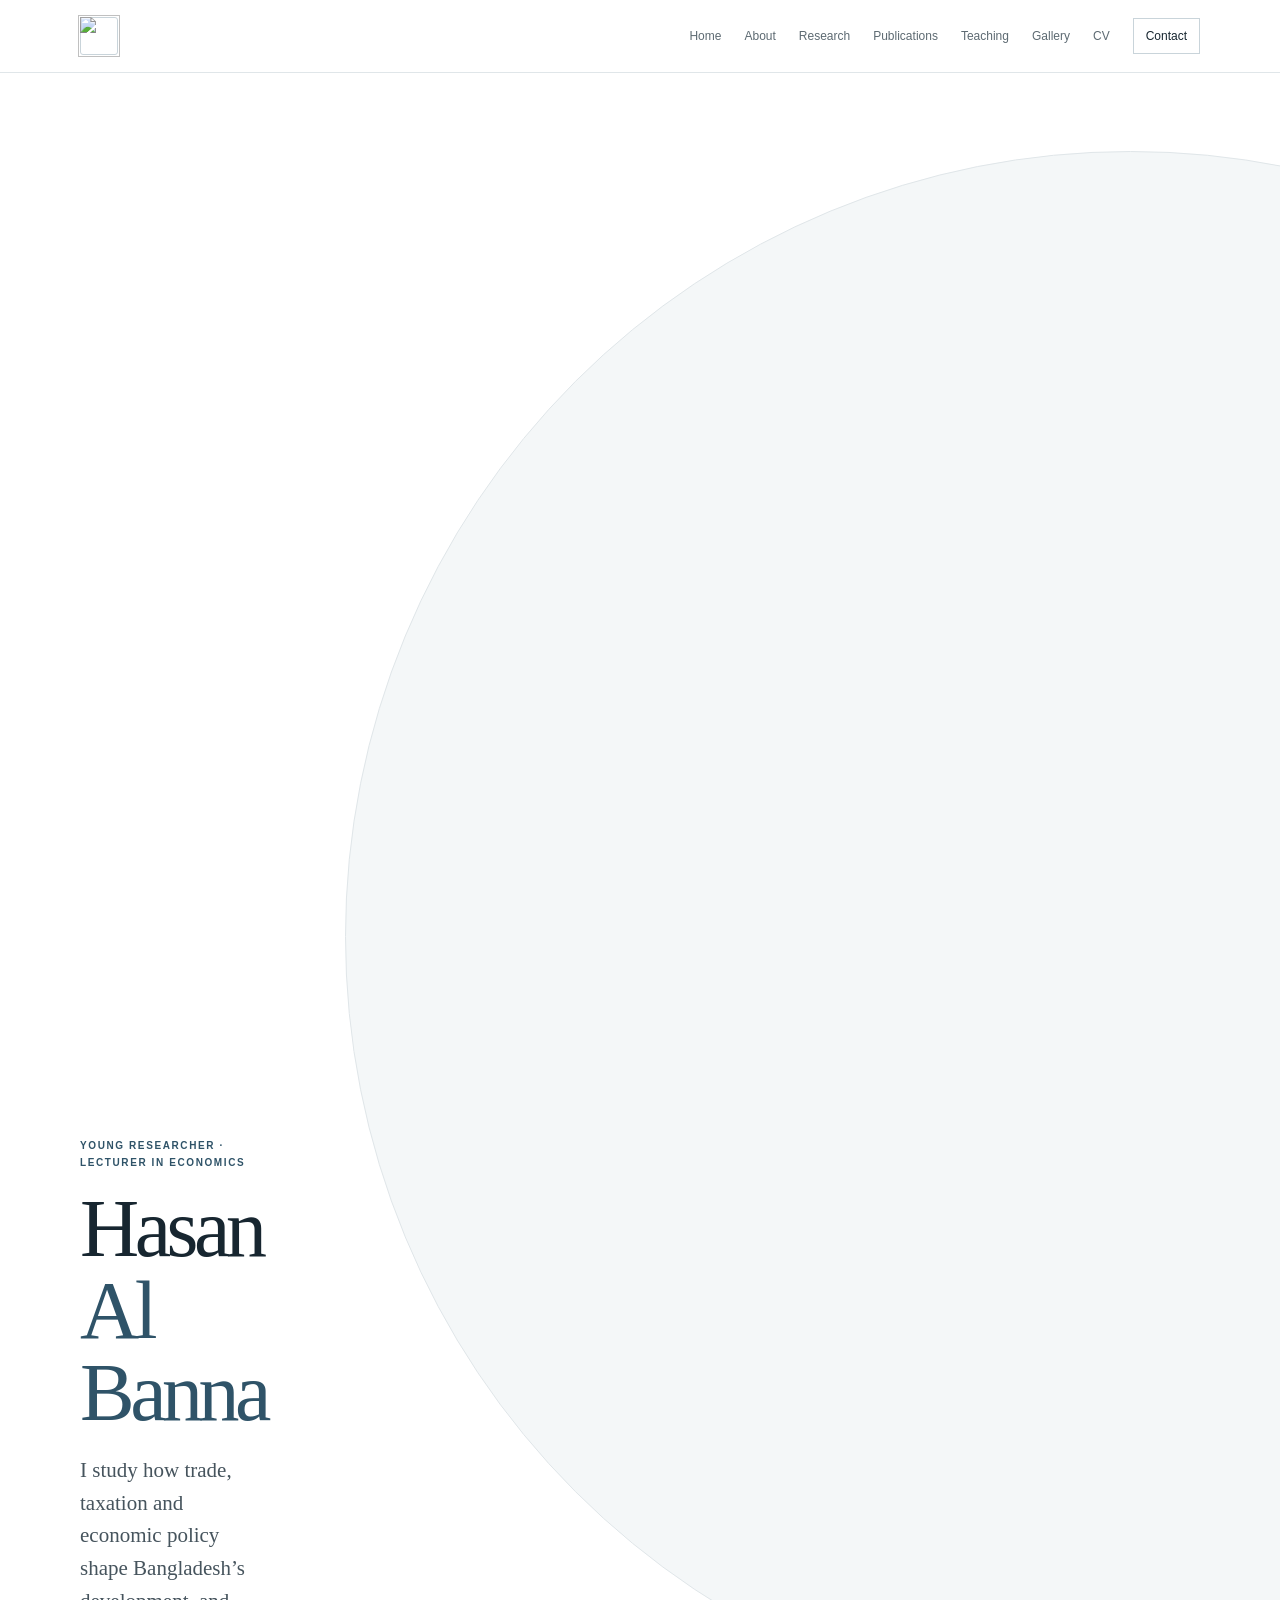
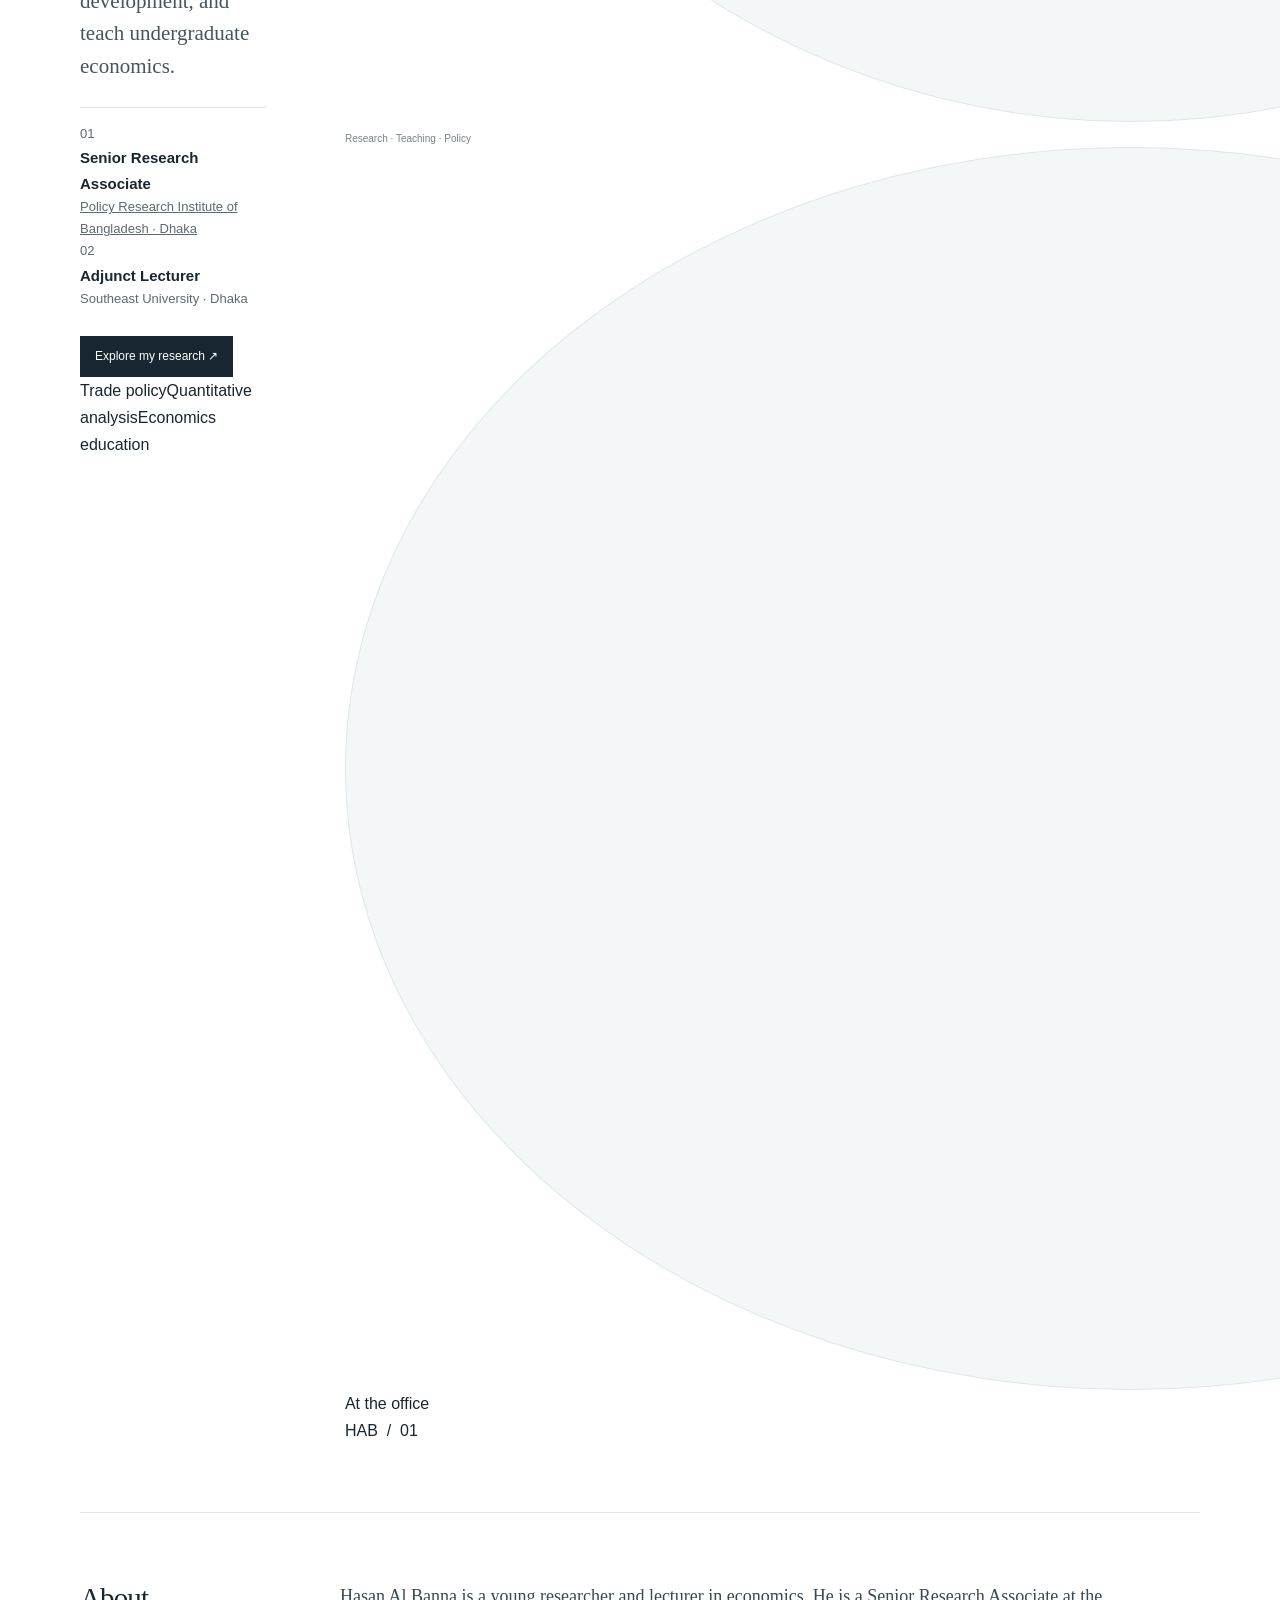
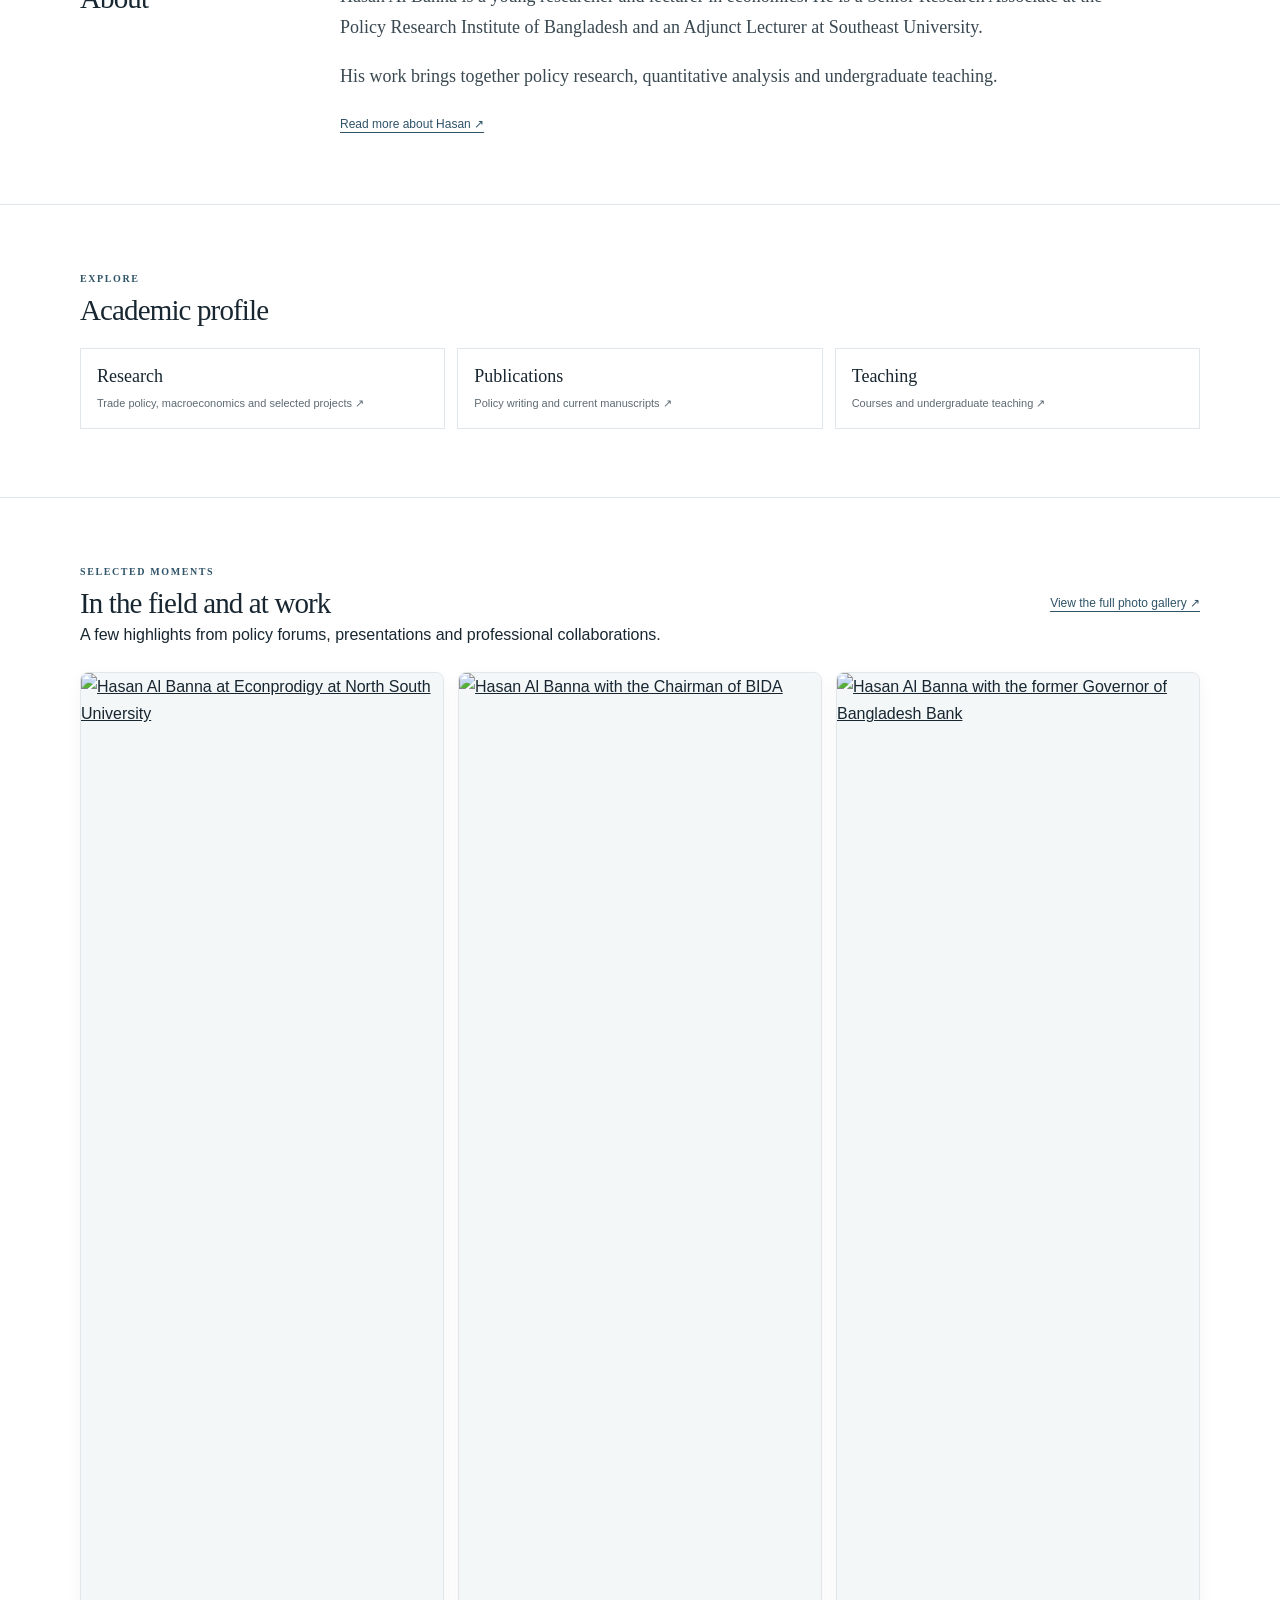
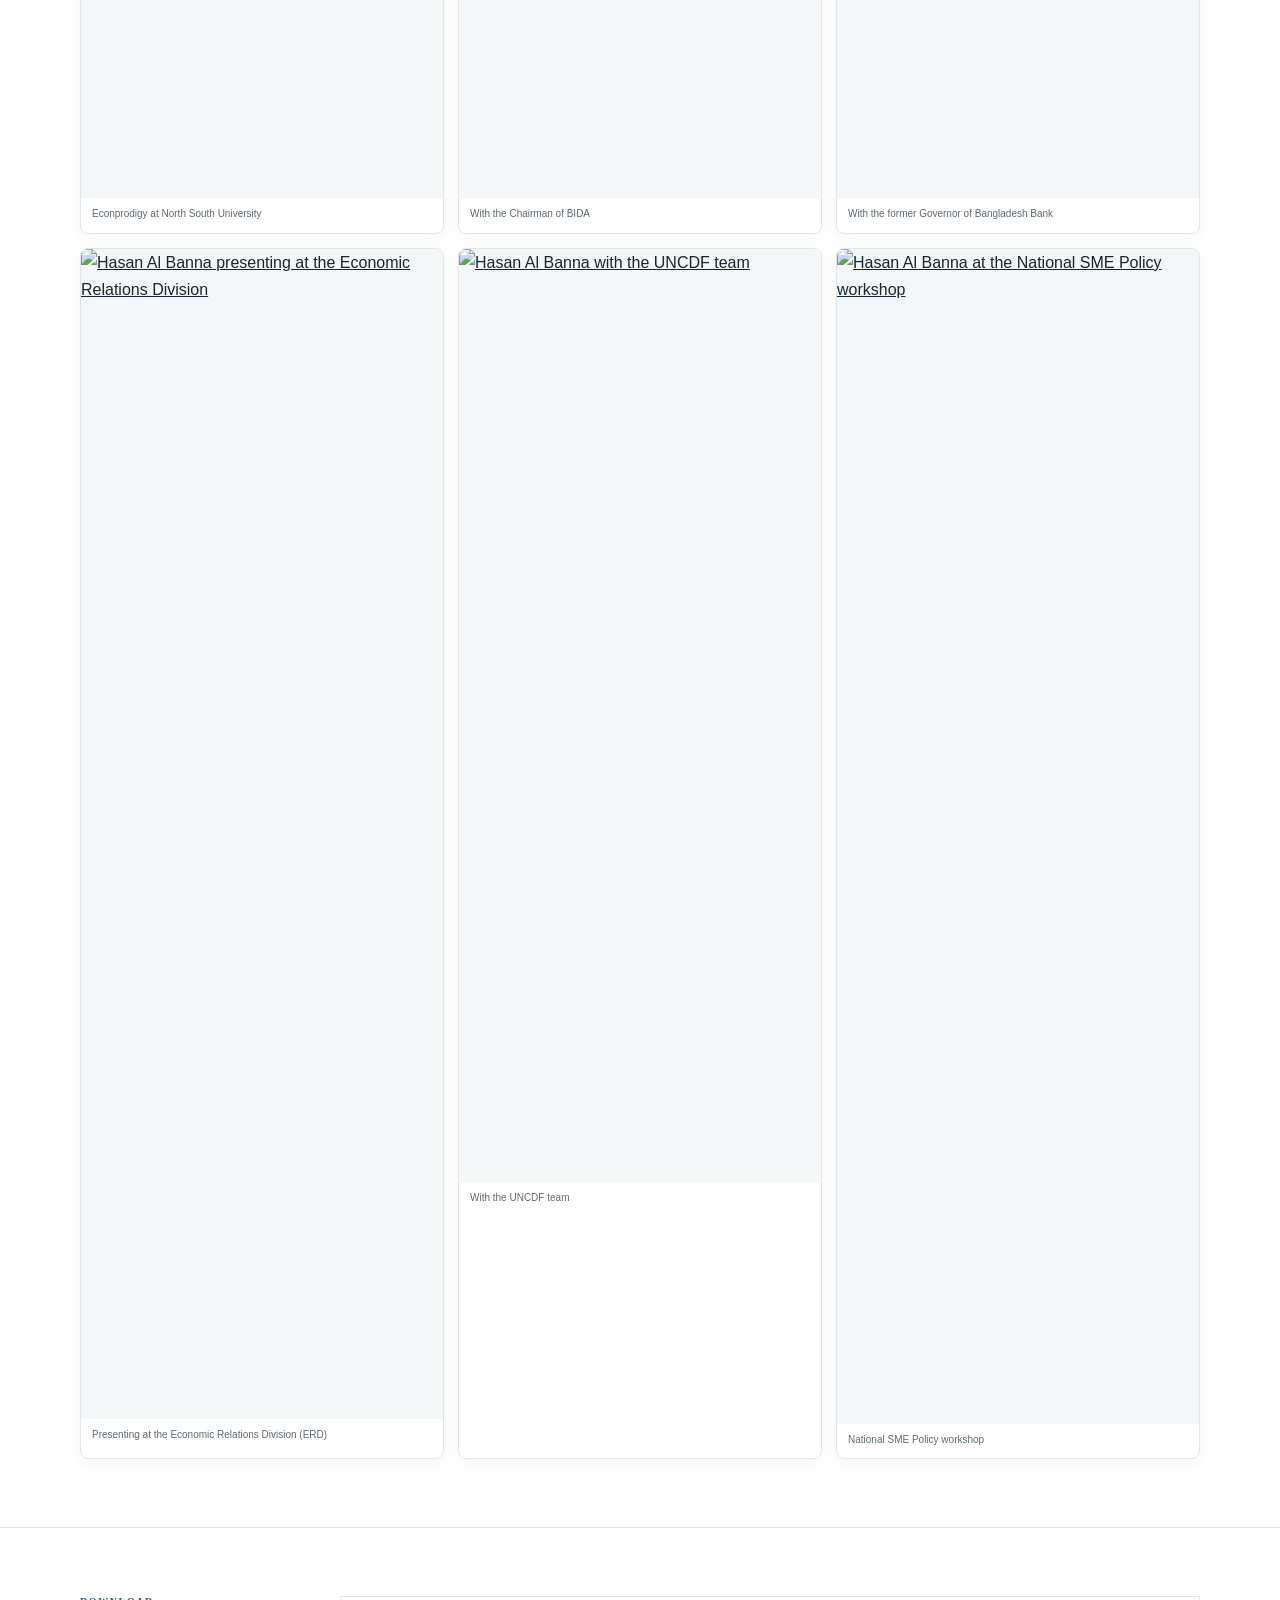
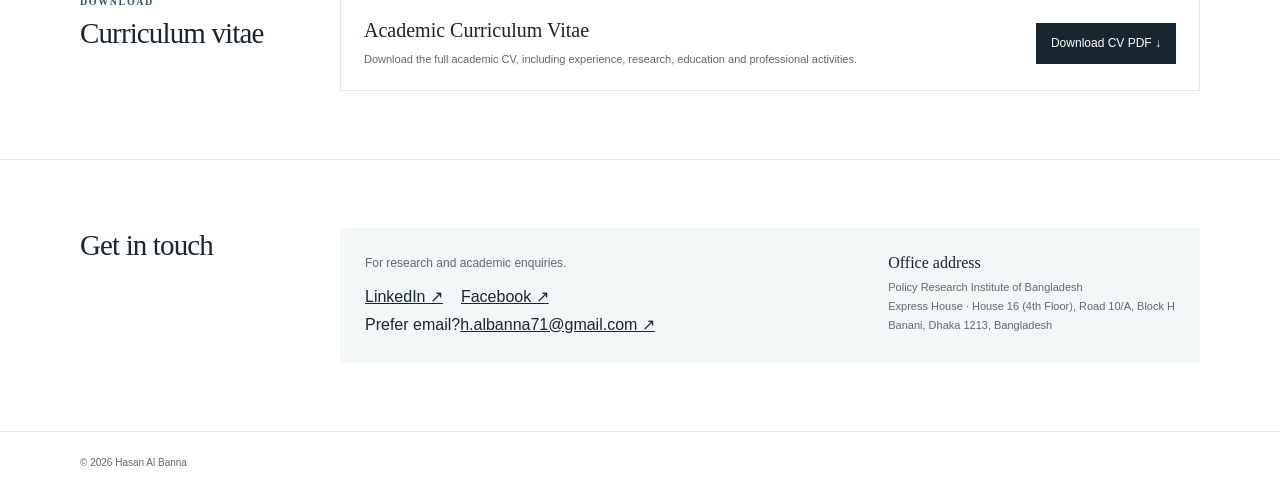
==== index.html @ c590eafd "Speed up fade-ins, add social previews and favicon (pages)" ====
<!doctype html>
<html lang="en">
<head>
  <meta charset="utf-8">
  <meta name="viewport" content="width=device-width, initial-scale=1">
  <meta name="theme-color" content="#ffffff">
  <meta name="description" content="Hasan Al Banna is a young researcher and lecturer in economics, a Senior Research Associate at the Policy Research Institute of Bangladesh and an Adjunct Lecturer at Southeast University.">
  <title>Hasan Al Banna | Young Researcher &amp; Lecturer in Economics</title>
  <link rel="icon" href="assets/hab-logo.svg" type="image/svg+xml">
  <link rel="apple-touch-icon" href="assets/hasan-al-banna-profile-v2.jpg">
  <link rel="canonical" href="https://hasanal-banna.github.io/">
  <meta property="og:type" content="profile">
  <meta property="og:site_name" content="Hasan Al Banna">
  <meta property="og:title" content="Hasan Al Banna | Young Researcher &amp; Lecturer in Economics">
  <meta property="og:description" content="Hasan Al Banna is a young researcher and lecturer in economics, a Senior Research Associate at the Policy Research Institute of Bangladesh and an Adjunct Lecturer at Southeast University.">
  <meta property="og:url" content="https://hasanal-banna.github.io/">
  <meta property="og:image" content="https://hasanal-banna.github.io/assets/hasan-al-banna-profile-v2.jpg">
  <meta property="og:image:alt" content="Portrait of Hasan Al Banna">
  <meta name="twitter:card" content="summary">
  <script type="application/ld+json">{"@context": "https://schema.org", "@type": "Person", "name": "Hasan Al Banna", "url": "https://hasanal-banna.github.io/", "image": "https://hasanal-banna.github.io/assets/hasan-al-banna-profile-v2.jpg", "jobTitle": "Senior Research Associate", "worksFor": [{"@type": "Organization", "name": "Policy Research Institute of Bangladesh", "url": "https://pribd.org/"}, {"@type": "CollegeOrUniversity", "name": "Southeast University"}], "knowsAbout": ["Trade policy", "Taxation", "Economic policy", "Quantitative analysis", "Economics education"], "address": {"@type": "PostalAddress", "addressLocality": "Dhaka", "addressCountry": "BD"}, "sameAs": ["https://www.linkedin.com/in/albanna71", "https://www.facebook.com/albanna71"]}</script>
  <style>:root{--ink:#172630;--muted:#5d6a72;--blue:#2f5368;--line:#e0e6e9;--soft:#f4f7f8;--serif:Georgia,'Times New Roman',serif;--sans:Arial,Helvetica,sans-serif}
    *{box-sizing:border-box}html{scroll-behavior:smooth;scroll-padding-top:86px}body{margin:0;background:#fff;color:var(--ink);font:16px/1.7 var(--sans)}a{color:inherit}a:focus-visible{outline:3px solid #8eb3c9;outline-offset:4px}.wrap{width:min(1120px,calc(100% - 48px));margin:auto}
    .header{position:sticky;top:0;z-index:5;background:rgba(255,255,255,.97);border-bottom:1px solid var(--line)}.nav{min-height:72px;display:flex;align-items:center;justify-content:space-between;gap:26px}.brand{display:inline-flex;align-items:center;justify-content:center;width:38px;height:38px;border:1px solid #c9d4da;border-radius:3px;font:700 11px/1 var(--sans);letter-spacing:.09em;color:var(--blue);text-decoration:none;white-space:nowrap}.navlinks{display:flex;align-items:center;gap:23px}.navlinks a{font-size:12px;text-decoration:none;color:var(--muted)}.navlinks a:hover{color:var(--blue)}.navlinks .contact{border:1px solid #c9d4da;padding:7px 12px;color:var(--ink)}
    .hero{display:grid;grid-template-columns:1.15fr .75fr;gap:78px;align-items:center;padding:78px 0 68px;border-bottom:1px solid var(--line)}.eyebrow,.section-no{font-size:10px;font-weight:700;letter-spacing:.16em;text-transform:uppercase;color:var(--blue)}h1,h2,h3,p{margin-top:0}h1{font:normal clamp(54px,6.8vw,82px)/1 var(--serif);letter-spacing:-.055em;margin:17px 0 20px}h1 span{display:block;color:var(--blue)}.lead{max-width:590px;color:#46545d;font:normal 21px/1.55 var(--serif)}.role{margin-top:25px;border-top:1px solid var(--line);padding-top:15px;color:var(--muted);font-size:13px}.role strong{display:block;color:var(--ink);font-size:15px;font-weight:600}.actions{display:flex;gap:20px;align-items:center;margin-top:26px}.button{display:inline-block;background:var(--ink);color:#fff;text-decoration:none;padding:10px 15px;font-size:12px}.button.secondary{background:#fff;color:var(--ink);border:1px solid #c9d4da}.plain-link{color:var(--blue);font-size:12px;text-decoration-thickness:1px;text-underline-offset:4px}.portrait{margin:0}.portrait img{display:block;width:100%;aspect-ratio:1/1;object-fit:cover;object-position:center 27%;background:var(--soft);border:1px solid var(--line);border-radius:50%}.portrait figcaption{padding-top:8px;color:#77838a;font-size:10px}
    .section{padding:68px 0;border-bottom:1px solid var(--line)}.section-layout{display:grid;grid-template-columns:190px 1fr;gap:70px}.section-title{font:normal 29px/1.2 var(--serif);letter-spacing:-.03em}.section-no{display:block;margin-bottom:8px}.copy{max-width:790px}.copy p{font:normal 18px/1.7 var(--serif);color:#394851}.copy p.small{font:12px/1.8 var(--sans);color:var(--muted)}.subhead{font:normal 21px/1.3 var(--serif);margin:25px 0 12px}.timeline{border-top:1px solid var(--line);margin-top:20px}.timeline-row{display:grid;grid-template-columns:1fr 140px;gap:20px;padding:15px 0;border-bottom:1px solid var(--line)}.timeline-row strong{display:block;font:normal 17px/1.35 var(--serif)}.timeline-row small{display:block;color:var(--muted);font-size:11px;margin-top:4px}.date{text-align:right;color:var(--muted);font-size:10px;letter-spacing:.04em;padding-top:2px}.research-list{margin:10px 0 0;border-top:1px solid var(--line)}.research-row{display:grid;grid-template-columns:210px 1fr;gap:25px;padding:16px 0;border-bottom:1px solid var(--line)}.research-row h3{font:normal 19px/1.35 var(--serif);margin:0}.research-row p{font:12px/1.65 var(--sans);color:var(--muted);margin:0}
    .project-list{display:grid;grid-template-columns:1fr 1fr;gap:0 30px;border-top:1px solid var(--line)}.project{padding:17px 0;border-bottom:1px solid var(--line)}.project h3{font:normal 17px/1.35 var(--serif);margin:0 0 5px}.project p{font:11px/1.65 var(--sans);color:var(--muted);margin:0}.publication{padding:19px 0;border-top:1px solid var(--line);display:grid;grid-template-columns:1fr 125px;gap:22px;align-items:start}.publication:last-of-type{border-bottom:1px solid var(--line)}.publication h3{font:normal 20px/1.35 var(--serif);margin:0 0 5px}.publication p{font-size:11px;color:var(--muted);margin:0 0 6px}.pub-meta{text-align:right;text-transform:uppercase;letter-spacing:.08em;font-size:9px!important}.publication a{font-size:11px;color:var(--blue);text-underline-offset:3px}.status{font-size:9px;text-transform:uppercase;letter-spacing:.1em;color:var(--blue);font-weight:bold}.callout{padding:16px 19px;margin-top:21px;background:var(--soft);border-left:2px solid #9db7c7;color:#4c5a62;font-size:12px}
    .teaching-note{padding:17px 20px;background:var(--soft);border-left:2px solid #9db7c7;font:normal 17px/1.5 var(--serif);color:#354650}.teaching-highlight{margin-top:17px;padding:11px 14px;border-left:2px solid #9db7c7;background:var(--soft);color:#46545d;font-size:12px;line-height:1.55}.teaching-highlight strong{color:var(--ink)}.gallery-intro{max-width:650px}.gallery-grid{display:grid;grid-template-columns:repeat(4,minmax(0,1fr));gap:14px;margin-top:24px}.gallery-card{margin:0;overflow:hidden;background:#fff;border:1px solid var(--line)}.gallery-card a{display:block;overflow:hidden;background:var(--soft)}.gallery-card img{display:block;width:100%;aspect-ratio:4/3;object-fit:cover;transition:transform .35s ease}.gallery-card a:hover img{transform:scale(1.035)}.gallery-card figcaption{padding:9px 11px 11px;color:var(--muted);font-size:10px;line-height:1.45}.gallery-card:nth-child(5n+2) img,.gallery-card:nth-child(5n+4) img{aspect-ratio:1/1}.gallery-card:nth-child(8n+1),.gallery-card:nth-child(8n+6){grid-column:span 2}.gallery-card:nth-child(8n+1) img,.gallery-card:nth-child(8n+6) img{aspect-ratio:2/1}.cv-box{border:1px solid var(--line);padding:21px 23px;display:flex;justify-content:space-between;gap:20px;align-items:center}.cv-box strong{font:normal 20px var(--serif)}.cv-box p{font-size:11px;color:var(--muted);margin:5px 0 0}.contact-box{padding:25px;background:var(--soft);display:flex;justify-content:space-between;align-items:center;gap:25px}.contact-box h3{font:normal 25px var(--serif);margin:0 0 5px}.contact-box p{font-size:12px;color:var(--muted);margin:0}.contact-links{display:flex;flex-direction:column;gap:5px}.contact-links a{font-size:12px;color:var(--blue);text-underline-offset:3px}.footer{padding:22px 0 30px;display:flex;justify-content:space-between;gap:20px;color:var(--muted);font-size:10px}.footer a{color:var(--blue)}
    .gallery-heading{display:flex;justify-content:space-between;align-items:end;gap:24px}.gallery-more{white-space:nowrap;margin-bottom:8px}.featured-gallery{grid-template-columns:repeat(3,minmax(0,1fr))}.featured-gallery .gallery-card img{aspect-ratio:4/3}.featured-gallery .gallery-card:nth-child(8n+1),.featured-gallery .gallery-card:nth-child(8n+6){grid-column:auto}.feature-links{display:grid;grid-template-columns:repeat(3,minmax(0,1fr));gap:12px;margin-top:20px}.feature-link{padding:16px;border:1px solid var(--line);text-decoration:none}.feature-link strong{display:block;font:normal 18px/1.3 var(--serif);margin-bottom:5px}.feature-link span{display:block;color:var(--muted);font-size:11px}.social-links{display:flex;gap:18px;margin-top:10px}.gallery-page .gallery-grid{margin-top:25px}.gallery-page .gallery-card:nth-child(8n+1),.gallery-page .gallery-card:nth-child(8n+6){grid-column:span 2}.gallery-page .gallery-lead{max-width:660px}
    @media(max-width:820px){.nav{align-items:flex-start;flex-direction:column;padding:15px 0;gap:11px}.navlinks{max-width:100%;overflow:auto;gap:18px;padding-bottom:4px}.navlinks a{white-space:nowrap}.hero{grid-template-columns:1fr .78fr;gap:35px;padding:55px 0}.section-layout{grid-template-columns:150px 1fr;gap:38px}.research-row{grid-template-columns:165px 1fr}.gallery-grid{grid-template-columns:repeat(3,minmax(0,1fr))}}
    @media(max-width:600px){.wrap{width:calc(100% - 36px)}.hero{grid-template-columns:1fr;gap:24px;padding:42px 0}.hero .portrait{grid-row:1;max-width:360px}.portrait img{aspect-ratio:1/1;object-position:center 26%}.hero-copy{grid-row:2}h1{font-size:56px}.lead{font-size:19px}.section{padding:51px 0}.section-layout{grid-template-columns:1fr;gap:14px}.section-title{font-size:25px}.copy p{font-size:17px}.research-row{grid-template-columns:1fr;gap:4px}.project-list{grid-template-columns:1fr}.publication{grid-template-columns:1fr;gap:5px}.pub-meta{text-align:left;grid-row:1}.timeline-row{grid-template-columns:1fr 105px;gap:12px}.gallery-grid{grid-template-columns:repeat(2,minmax(0,1fr));gap:9px}.feature-links{grid-template-columns:1fr 1fr}.featured-gallery{grid-template-columns:repeat(2,minmax(0,1fr))}.gallery-card:nth-child(8n+1),.gallery-card:nth-child(8n+6){grid-column:span 2}.gallery-card:nth-child(8n+1) img,.gallery-card:nth-child(8n+6) img{aspect-ratio:1.5/1}.gallery-card figcaption{padding:8px;font-size:9px}.cv-box,.contact-box{align-items:flex-start;flex-direction:column;padding:19px}.contact-links{gap:7px}.footer{flex-direction:column;gap:5px}}
    @media(prefers-reduced-motion:reduce){html{scroll-behavior:auto}}
    .section-title{margin:0}
    .navlinks a[aria-current="page"]{color:var(--ink);position:relative}
    .navlinks a[aria-current="page"]::after{content:"";position:absolute;left:0;right:0;bottom:-8px;height:1px;background:var(--blue)}
    .feature-link,.gallery-card,.button{transition:transform .24s ease,box-shadow .24s ease,border-color .24s ease}
    .feature-link:hover{transform:translateY(-3px);border-color:#b7c8d2;box-shadow:0 12px 28px rgba(23,38,48,.07)}
    .gallery-card{border-radius:8px;box-shadow:0 5px 16px rgba(23,38,48,.045)}
    .gallery-card:hover{transform:translateY(-3px);box-shadow:0 12px 28px rgba(23,38,48,.11)}
    .button:hover{transform:translateY(-2px);box-shadow:0 7px 16px rgba(23,38,48,.14)}
    .reveal{opacity:0;transform:translateY(14px);transition:opacity .6s ease,transform .6s cubic-bezier(.2,.7,.2,1)}
    .reveal.is-visible{opacity:1;transform:translateY(0)}
    .photo-viewer{width:min(980px,calc(100vw - 28px));max-width:none;max-height:calc(100vh - 28px);padding:0;border:0;border-radius:12px;background:#fff;color:var(--ink);box-shadow:0 24px 80px rgba(0,0,0,.3);overflow:hidden}
    .photo-viewer::backdrop{background:rgba(14,25,33,.78);backdrop-filter:blur(4px)}
    .viewer-top{display:flex;justify-content:space-between;align-items:center;padding:11px 16px;border-bottom:1px solid var(--line);font-size:11px;color:var(--muted)}
    .viewer-button{border:1px solid #d7e0e4;background:#fff;color:var(--ink);border-radius:999px;min-width:38px;min-height:38px;font:inherit;cursor:pointer}
    .viewer-button:hover{background:var(--soft)}
    .viewer-close{padding:0 14px}
    .viewer-stage{position:relative;display:flex;align-items:center;justify-content:center;background:#111a20}
    .viewer-stage img{display:block;width:100%;height:min(72vh,720px);object-fit:contain}
    .viewer-arrow{position:absolute;top:50%;transform:translateY(-50%);background:rgba(255,255,255,.94);font-size:20px}
    .viewer-prev{left:14px}.viewer-next{right:14px}
    .viewer-caption{padding:12px 16px;margin:0;color:var(--muted);font-size:12px}
    @media(prefers-reduced-motion:reduce){.feature-link,.gallery-card,.button,.reveal{transition:none}.reveal{opacity:1;transform:none}}

    .experience-list{border-top:1px solid var(--line);margin-top:20px}.experience-group{border-top:1px solid var(--line);padding:0 0 4px}.experience-heading{display:flex;justify-content:space-between;align-items:baseline;gap:18px;padding:12px 0 4px}.experience-heading strong{font:normal 17px/1.35 var(--serif)}.experience-heading span{font-size:10px;letter-spacing:.04em;text-align:right;color:var(--muted)}.experience-group .timeline-row{padding:12px 0}.office-address{font-style:normal;display:flex;flex-direction:column;gap:2px;color:var(--muted);font-size:11px;line-height:1.55;max-width:300px}.office-address strong{font:normal 16px/1.3 var(--serif);color:var(--ink);margin-bottom:3px}.contact-box{align-items:flex-start}</style><link rel="stylesheet" href="assets/section-flow.css?v=quick-fade-v3">
</head>
<body class="home-page"><header class="header"><nav class="nav wrap" aria-label="Main navigation"><a class="brand" href="index.html#home" aria-label="Hasan Al Banna home"><img class="brand-logo" src="assets/hab-logo.svg" width="42" height="42" alt=""></a><div class="navlinks"><a href="index.html#home">Home</a><a href="about.html">About</a><a href="research.html">Research</a><a href="publications.html">Publications</a><a href="teaching.html">Teaching</a><a href="gallery.html">Gallery</a><a href="cv.html">CV</a><a class="contact" href="index.html#contact">Contact</a></div></nav></header><main><section class="hero wrap" id="home"><div class="hero-copy"><div class="hero-title"><div class="eyebrow">Young researcher · Lecturer in economics</div><h1>Hasan <span>Al Banna</span></h1></div><div class="hero-details"><p class="lead">I study how trade, taxation and economic policy shape Bangladesh’s development, and teach undergraduate economics.</p><div class="role"><div class="role-item"><span class="role-mark">01</span><div><strong>Senior Research Associate</strong><a href="https://pribd.org/" target="_blank" rel="noopener">Policy Research Institute of Bangladesh · Dhaka</a></div></div><div class="role-item"><span class="role-mark">02</span><div><strong>Adjunct Lecturer</strong><span>Southeast University · Dhaka</span></div></div></div><div class="actions"><a class="button" href="research.html">Explore my research <span aria-hidden="true">↗</span></a></div><div class="hero-topics"><span>Trade policy</span><span>Quantitative analysis</span><span>Economics education</span></div></div></div><figure class="portrait hero-portrait"><img src="assets/hasan-al-banna-profile-v2.jpg" width="1572" height="1571" fetchpriority="high" alt="Hasan Al Banna at a policy discussion"><figcaption class="portrait-label"><span class="portrait-dot"></span> Research · Teaching · Policy</figcaption><div class="office-card"><img src="assets/gallery/IMG_1976.jpg" width="1500" height="1243" alt="Hasan Al Banna at his office desk"><span>At the office</span></div><span class="portrait-index" aria-hidden="true">HAB&nbsp; / &nbsp;01</span></figure></section>
<section class="section" id="about"><div class="wrap section-layout"><h2 class="section-title">About</h2><div class="copy"><p>Hasan Al Banna is a young researcher and lecturer in economics. He is a Senior Research Associate at the Policy Research Institute of Bangladesh and an Adjunct Lecturer at Southeast University.</p><p>His work brings together policy research, quantitative analysis and undergraduate teaching.</p><a class="plain-link" href="about.html">Read more about Hasan ↗</a></div></div></section>
<section class="section profile-showcase"><div class="wrap"><h2 class="section-title"><span class="section-no">Explore</span>Academic profile</h2><div class="feature-links"><a class="feature-link" href="research.html"><strong>Research</strong><span>Trade policy, macroeconomics and selected projects ↗</span></a><a class="feature-link" href="publications.html"><strong>Publications</strong><span>Policy writing and current manuscripts ↗</span></a><a class="feature-link" href="teaching.html"><strong>Teaching</strong><span>Courses and undergraduate teaching ↗</span></a></div></div></section>
<section class="section" id="gallery"><div class="wrap"><div class="gallery-heading"><h2 class="section-title"><span class="section-no">Selected moments</span>In the field and at work</h2><a class="plain-link gallery-more" href="gallery.html">View the full photo gallery ↗</a></div><p class="gallery-intro">A few highlights from policy forums, presentations and professional collaborations.</p><div class="gallery-grid featured-gallery"><figure class="gallery-card"><a href="assets/gallery/IMG_1970.jpg" target="_blank" rel="noopener"><img src="assets/gallery/IMG_1970.jpg" width="1500" height="1125" alt="Hasan Al Banna at Econprodigy at North South University" loading="lazy" decoding="async"></a><figcaption>Econprodigy at North South University</figcaption></figure>
<figure class="gallery-card"><a href="assets/gallery/IMG_1967.jpg" target="_blank" rel="noopener"><img src="assets/gallery/IMG_1967.jpg" width="1500" height="1125" alt="Hasan Al Banna with the Chairman of BIDA" loading="lazy" decoding="async"></a><figcaption>With the Chairman of BIDA</figcaption></figure>
<figure class="gallery-card"><a href="assets/gallery/IMG_1981.jpg" target="_blank" rel="noopener"><img src="assets/gallery/IMG_1981.jpg" width="1500" height="1125" alt="Hasan Al Banna with the former Governor of Bangladesh Bank" loading="lazy" decoding="async"></a><figcaption>With the former Governor of Bangladesh Bank</figcaption></figure>
<figure class="gallery-card"><a href="assets/gallery/IMG_1968.jpg" target="_blank" rel="noopener"><img src="assets/gallery/IMG_1968.jpg" width="1500" height="1170" alt="Hasan Al Banna presenting at the Economic Relations Division" loading="lazy" decoding="async"></a><figcaption>Presenting at the Economic Relations Division (ERD)</figcaption></figure>
<figure class="gallery-card"><a href="assets/gallery/IMG_1982.jpg" target="_blank" rel="noopener"><img src="assets/gallery/IMG_1982.jpg" width="1500" height="933" alt="Hasan Al Banna with the UNCDF team" loading="lazy" decoding="async"></a><figcaption>With the UNCDF team</figcaption></figure><figure class="gallery-card"><a href="assets/gallery/IMG_1985.jpg" target="_blank" rel="noopener"><img src="assets/gallery/IMG_1985.jpg" width="1500" height="1175" alt="Hasan Al Banna at the National SME Policy workshop" loading="lazy" decoding="async"></a><figcaption>National SME Policy workshop</figcaption></figure></div></div></section>
<section class="section" id="cv"><div class="wrap section-layout"><h2 class="section-title"><span class="section-no">Download</span>Curriculum vitae</h2><div class="cv-box"><div><strong>Academic Curriculum Vitae</strong><p>Download the full academic CV, including experience, research, education and professional activities.</p></div><a class="button" href="assets/Hasan_Al_Banna_CV.pdf" target="_blank" rel="noopener">Download CV PDF ↓</a></div></div></section>
<section class="section" id="contact"><div class="wrap section-layout"><h2 class="section-title">Get in touch</h2><div class="contact-box"><div><p>For research and academic enquiries.</p><div class="social-links"><a href="https://www.linkedin.com/in/albanna71" target="_blank" rel="noopener">LinkedIn ↗</a><a href="https://www.facebook.com/albanna71" target="_blank" rel="noopener">Facebook ↗</a></div><div class="email-contact"><span>Prefer email?</span><a href="mailto:h.albanna71@gmail.com">h.albanna71@gmail.com ↗</a></div></div><address class="office-address"><strong>Office address</strong><span>Policy Research Institute of Bangladesh</span><span>Express House · House 16 (4th Floor), Road 10/A, Block H</span><span>Banani, Dhaka 1213, Bangladesh</span></address></div></div></section></main><footer class="wrap footer"><span>© 2026 Hasan Al Banna</span></footer><dialog class="photo-viewer" id="photo-viewer" aria-label="Photo viewer"><div class="viewer-top"><span class="viewer-count" aria-live="polite">Photo</span><button class="viewer-button viewer-close" type="button" data-viewer-close aria-label="Close photo viewer">Close ×</button></div><div class="viewer-stage"><button class="viewer-button viewer-arrow viewer-prev" type="button" data-viewer-prev aria-label="Previous photo">‹</button><img alt=""><button class="viewer-button viewer-arrow viewer-next" type="button" data-viewer-next aria-label="Next photo">›</button></div><p class="viewer-caption"></p></dialog><script>
(()=>{const dialog=document.getElementById("photo-viewer");if(!dialog)return;const links=[...document.querySelectorAll(".gallery-card a")];if(!links.length)return;const image=dialog.querySelector("img"),caption=dialog.querySelector(".viewer-caption"),count=dialog.querySelector(".viewer-count");let current=0;function show(i){current=(i+links.length)%links.length;const link=links[current],thumb=link.querySelector("img");image.src=link.href;image.alt=thumb?.alt||"";caption.textContent=link.closest("figure")?.querySelector("figcaption")?.textContent||image.alt;count.textContent=(current+1)+" / "+links.length;if(!dialog.open)dialog.showModal()}links.forEach((link,i)=>link.addEventListener("click",event=>{event.preventDefault();show(i)}));dialog.querySelector("[data-viewer-close]").addEventListener("click",()=>dialog.close());dialog.querySelector("[data-viewer-prev]").addEventListener("click",()=>show(current-1));dialog.querySelector("[data-viewer-next]").addEventListener("click",()=>show(current+1));dialog.addEventListener("click",event=>{if(event.target===dialog)dialog.close()});document.addEventListener("keydown",event=>{if(!dialog.open)return;if(event.key==="ArrowRight")show(current+1);if(event.key==="ArrowLeft")show(current-1)});if(!matchMedia("(prefers-reduced-motion: reduce)").matches&&"IntersectionObserver"in window){const items=[];const observer=new IntersectionObserver(entries=>entries.forEach(entry=>{if(entry.isIntersecting){entry.target.classList.add("is-visible");observer.unobserve(entry.target)}}),{threshold:.08,rootMargin:"0px 0px -24px 0px"});items.forEach(item=>observer.observe(item))}})();
</script><script src="assets/section-flow.js?v=quick-fade-v3" defer></script></body></html>
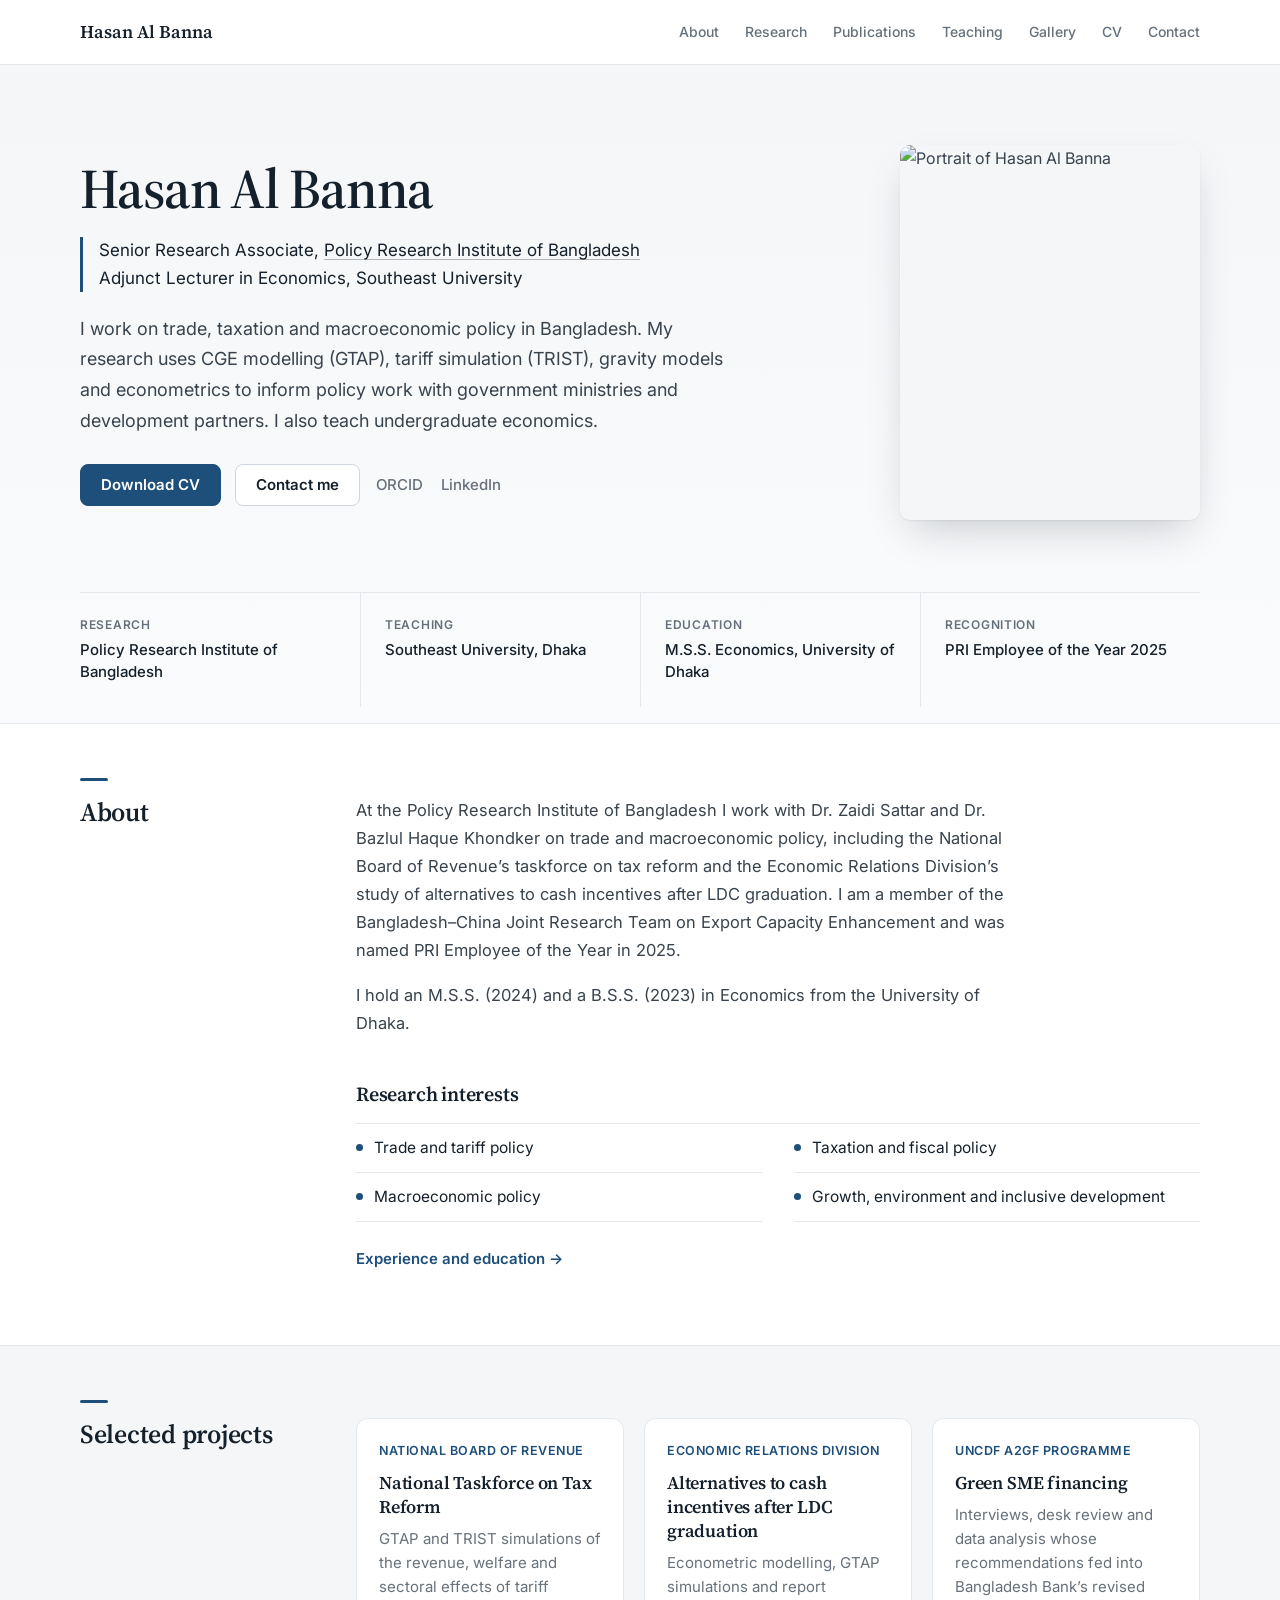
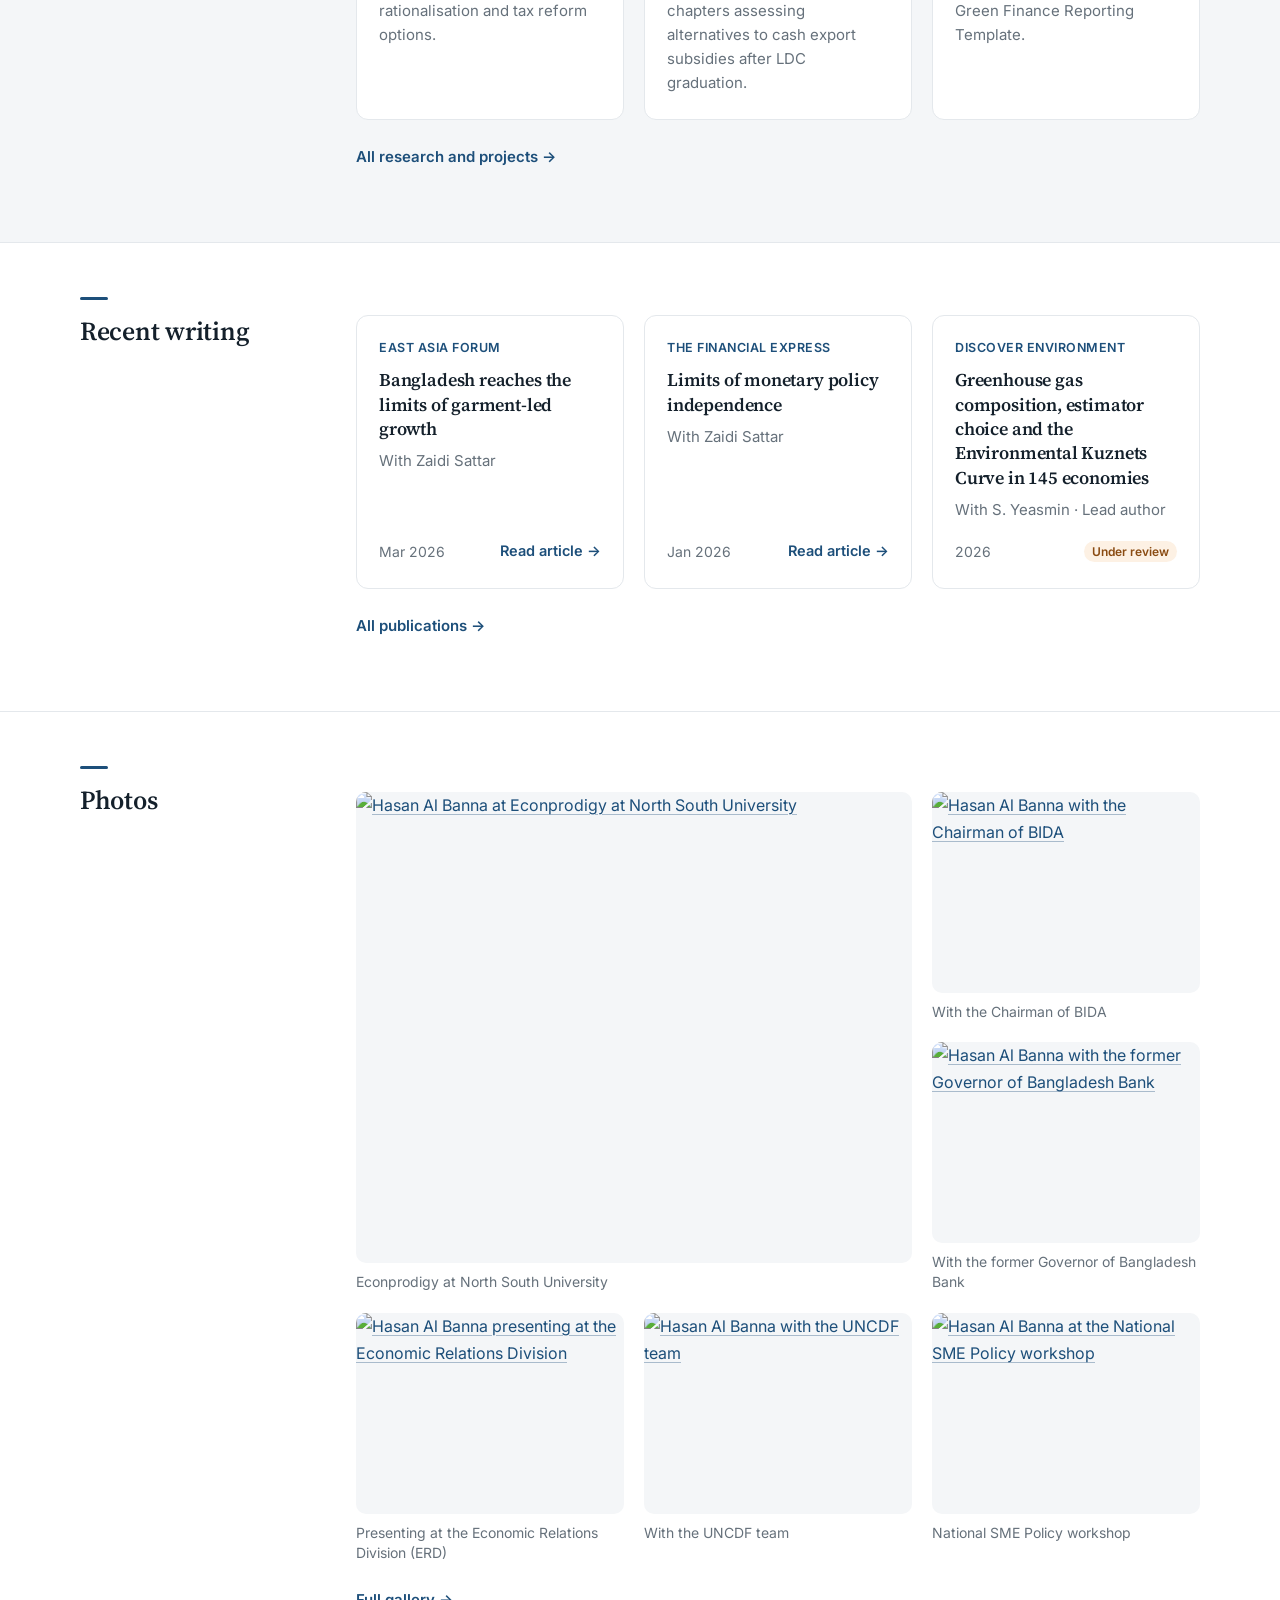
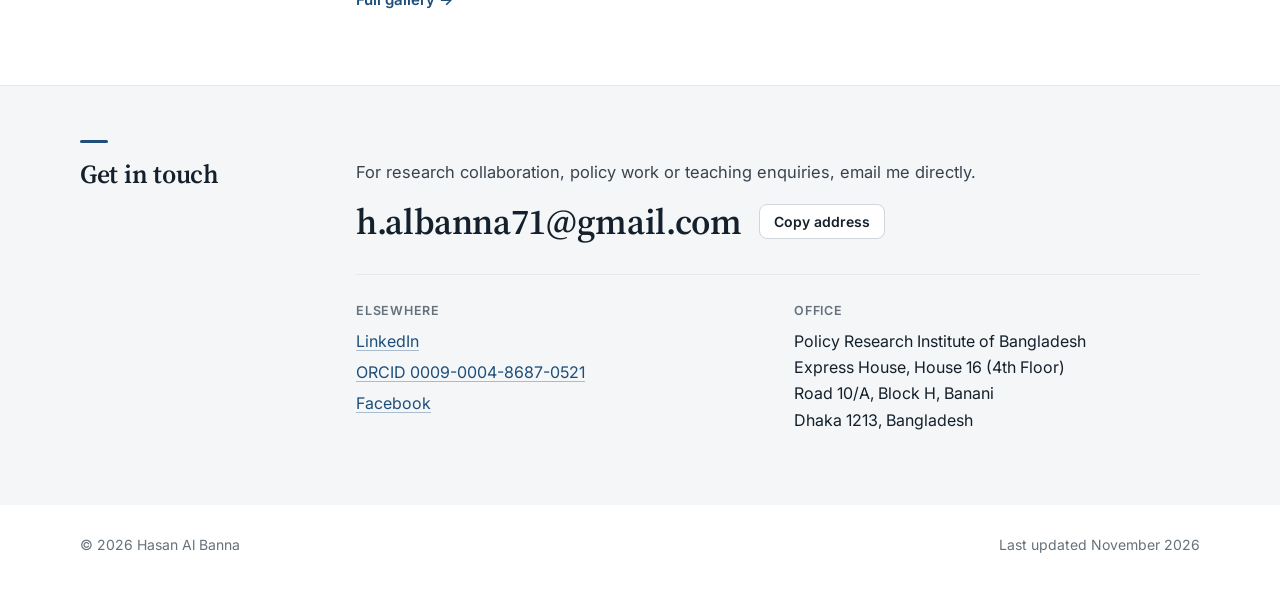
==== commit f590a797: "Redesign pages; add education and ORCID (pages)" ====
--- a/index.html
+++ b/index.html
@@ -4,65 +4,63 @@
   <meta charset="utf-8">
   <meta name="viewport" content="width=device-width, initial-scale=1">
   <meta name="theme-color" content="#ffffff">
-  <meta name="description" content="Hasan Al Banna is a young researcher and lecturer in economics, a Senior Research Associate at the Policy Research Institute of Bangladesh and an Adjunct Lecturer at Southeast University.">
-  <title>Hasan Al Banna | Young Researcher &amp; Lecturer in Economics</title>
+  <meta name="description" content="Hasan Al Banna is a Senior Research Associate at the Policy Research Institute of Bangladesh working on trade, taxation and macroeconomic policy, and an Adjunct Lecturer in Economics at Southeast University.">
+  <title>Hasan Al Banna | Economist, Policy Research Institute of Bangladesh</title>
   <link rel="icon" href="assets/hab-logo.svg" type="image/svg+xml">
   <link rel="apple-touch-icon" href="assets/hasan-al-banna-profile-v2.jpg">
   <link rel="canonical" href="https://hasanal-banna.github.io/">
   <meta property="og:type" content="profile">
   <meta property="og:site_name" content="Hasan Al Banna">
-  <meta property="og:title" content="Hasan Al Banna | Young Researcher &amp; Lecturer in Economics">
-  <meta property="og:description" content="Hasan Al Banna is a young researcher and lecturer in economics, a Senior Research Associate at the Policy Research Institute of Bangladesh and an Adjunct Lecturer at Southeast University.">
+  <meta property="og:title" content="Hasan Al Banna | Economist, Policy Research Institute of Bangladesh">
+  <meta property="og:description" content="Hasan Al Banna is a Senior Research Associate at the Policy Research Institute of Bangladesh working on trade, taxation and macroeconomic policy, and an Adjunct Lecturer in Economics at Southeast University.">
   <meta property="og:url" content="https://hasanal-banna.github.io/">
   <meta property="og:image" content="https://hasanal-banna.github.io/assets/hasan-al-banna-profile-v2.jpg">
   <meta property="og:image:alt" content="Portrait of Hasan Al Banna">
   <meta name="twitter:card" content="summary">
-  <script type="application/ld+json">{"@context": "https://schema.org", "@type": "Person", "name": "Hasan Al Banna", "url": "https://hasanal-banna.github.io/", "image": "https://hasanal-banna.github.io/assets/hasan-al-banna-profile-v2.jpg", "jobTitle": "Senior Research Associate", "worksFor": [{"@type": "Organization", "name": "Policy Research Institute of Bangladesh", "url": "https://pribd.org/"}, {"@type": "CollegeOrUniversity", "name": "Southeast University"}], "knowsAbout": ["Trade policy", "Taxation", "Economic policy", "Quantitative analysis", "Economics education"], "address": {"@type": "PostalAddress", "addressLocality": "Dhaka", "addressCountry": "BD"}, "sameAs": ["https://www.linkedin.com/in/albanna71", "https://www.facebook.com/albanna71"]}</script>
-  <style>:root{--ink:#172630;--muted:#5d6a72;--blue:#2f5368;--line:#e0e6e9;--soft:#f4f7f8;--serif:Georgia,'Times New Roman',serif;--sans:Arial,Helvetica,sans-serif}
-    *{box-sizing:border-box}html{scroll-behavior:smooth;scroll-padding-top:86px}body{margin:0;background:#fff;color:var(--ink);font:16px/1.7 var(--sans)}a{color:inherit}a:focus-visible{outline:3px solid #8eb3c9;outline-offset:4px}.wrap{width:min(1120px,calc(100% - 48px));margin:auto}
-    .header{position:sticky;top:0;z-index:5;background:rgba(255,255,255,.97);border-bottom:1px solid var(--line)}.nav{min-height:72px;display:flex;align-items:center;justify-content:space-between;gap:26px}.brand{display:inline-flex;align-items:center;justify-content:center;width:38px;height:38px;border:1px solid #c9d4da;border-radius:3px;font:700 11px/1 var(--sans);letter-spacing:.09em;color:var(--blue);text-decoration:none;white-space:nowrap}.navlinks{display:flex;align-items:center;gap:23px}.navlinks a{font-size:12px;text-decoration:none;color:var(--muted)}.navlinks a:hover{color:var(--blue)}.navlinks .contact{border:1px solid #c9d4da;padding:7px 12px;color:var(--ink)}
-    .hero{display:grid;grid-template-columns:1.15fr .75fr;gap:78px;align-items:center;padding:78px 0 68px;border-bottom:1px solid var(--line)}.eyebrow,.section-no{font-size:10px;font-weight:700;letter-spacing:.16em;text-transform:uppercase;color:var(--blue)}h1,h2,h3,p{margin-top:0}h1{font:normal clamp(54px,6.8vw,82px)/1 var(--serif);letter-spacing:-.055em;margin:17px 0 20px}h1 span{display:block;color:var(--blue)}.lead{max-width:590px;color:#46545d;font:normal 21px/1.55 var(--serif)}.role{margin-top:25px;border-top:1px solid var(--line);padding-top:15px;color:var(--muted);font-size:13px}.role strong{display:block;color:var(--ink);font-size:15px;font-weight:600}.actions{display:flex;gap:20px;align-items:center;margin-top:26px}.button{display:inline-block;background:var(--ink);color:#fff;text-decoration:none;padding:10px 15px;font-size:12px}.button.secondary{background:#fff;color:var(--ink);border:1px solid #c9d4da}.plain-link{color:var(--blue);font-size:12px;text-decoration-thickness:1px;text-underline-offset:4px}.portrait{margin:0}.portrait img{display:block;width:100%;aspect-ratio:1/1;object-fit:cover;object-position:center 27%;background:var(--soft);border:1px solid var(--line);border-radius:50%}.portrait figcaption{padding-top:8px;color:#77838a;font-size:10px}
-    .section{padding:68px 0;border-bottom:1px solid var(--line)}.section-layout{display:grid;grid-template-columns:190px 1fr;gap:70px}.section-title{font:normal 29px/1.2 var(--serif);letter-spacing:-.03em}.section-no{display:block;margin-bottom:8px}.copy{max-width:790px}.copy p{font:normal 18px/1.7 var(--serif);color:#394851}.copy p.small{font:12px/1.8 var(--sans);color:var(--muted)}.subhead{font:normal 21px/1.3 var(--serif);margin:25px 0 12px}.timeline{border-top:1px solid var(--line);margin-top:20px}.timeline-row{display:grid;grid-template-columns:1fr 140px;gap:20px;padding:15px 0;border-bottom:1px solid var(--line)}.timeline-row strong{display:block;font:normal 17px/1.35 var(--serif)}.timeline-row small{display:block;color:var(--muted);font-size:11px;margin-top:4px}.date{text-align:right;color:var(--muted);font-size:10px;letter-spacing:.04em;padding-top:2px}.research-list{margin:10px 0 0;border-top:1px solid var(--line)}.research-row{display:grid;grid-template-columns:210px 1fr;gap:25px;padding:16px 0;border-bottom:1px solid var(--line)}.research-row h3{font:normal 19px/1.35 var(--serif);margin:0}.research-row p{font:12px/1.65 var(--sans);color:var(--muted);margin:0}
-    .project-list{display:grid;grid-template-columns:1fr 1fr;gap:0 30px;border-top:1px solid var(--line)}.project{padding:17px 0;border-bottom:1px solid var(--line)}.project h3{font:normal 17px/1.35 var(--serif);margin:0 0 5px}.project p{font:11px/1.65 var(--sans);color:var(--muted);margin:0}.publication{padding:19px 0;border-top:1px solid var(--line);display:grid;grid-template-columns:1fr 125px;gap:22px;align-items:start}.publication:last-of-type{border-bottom:1px solid var(--line)}.publication h3{font:normal 20px/1.35 var(--serif);margin:0 0 5px}.publication p{font-size:11px;color:var(--muted);margin:0 0 6px}.pub-meta{text-align:right;text-transform:uppercase;letter-spacing:.08em;font-size:9px!important}.publication a{font-size:11px;color:var(--blue);text-underline-offset:3px}.status{font-size:9px;text-transform:uppercase;letter-spacing:.1em;color:var(--blue);font-weight:bold}.callout{padding:16px 19px;margin-top:21px;background:var(--soft);border-left:2px solid #9db7c7;color:#4c5a62;font-size:12px}
-    .teaching-note{padding:17px 20px;background:var(--soft);border-left:2px solid #9db7c7;font:normal 17px/1.5 var(--serif);color:#354650}.teaching-highlight{margin-top:17px;padding:11px 14px;border-left:2px solid #9db7c7;background:var(--soft);color:#46545d;font-size:12px;line-height:1.55}.teaching-highlight strong{color:var(--ink)}.gallery-intro{max-width:650px}.gallery-grid{display:grid;grid-template-columns:repeat(4,minmax(0,1fr));gap:14px;margin-top:24px}.gallery-card{margin:0;overflow:hidden;background:#fff;border:1px solid var(--line)}.gallery-card a{display:block;overflow:hidden;background:var(--soft)}.gallery-card img{display:block;width:100%;aspect-ratio:4/3;object-fit:cover;transition:transform .35s ease}.gallery-card a:hover img{transform:scale(1.035)}.gallery-card figcaption{padding:9px 11px 11px;color:var(--muted);font-size:10px;line-height:1.45}.gallery-card:nth-child(5n+2) img,.gallery-card:nth-child(5n+4) img{aspect-ratio:1/1}.gallery-card:nth-child(8n+1),.gallery-card:nth-child(8n+6){grid-column:span 2}.gallery-card:nth-child(8n+1) img,.gallery-card:nth-child(8n+6) img{aspect-ratio:2/1}.cv-box{border:1px solid var(--line);padding:21px 23px;display:flex;justify-content:space-between;gap:20px;align-items:center}.cv-box strong{font:normal 20px var(--serif)}.cv-box p{font-size:11px;color:var(--muted);margin:5px 0 0}.contact-box{padding:25px;background:var(--soft);display:flex;justify-content:space-between;align-items:center;gap:25px}.contact-box h3{font:normal 25px var(--serif);margin:0 0 5px}.contact-box p{font-size:12px;color:var(--muted);margin:0}.contact-links{display:flex;flex-direction:column;gap:5px}.contact-links a{font-size:12px;color:var(--blue);text-underline-offset:3px}.footer{padding:22px 0 30px;display:flex;justify-content:space-between;gap:20px;color:var(--muted);font-size:10px}.footer a{color:var(--blue)}
-    .gallery-heading{display:flex;justify-content:space-between;align-items:end;gap:24px}.gallery-more{white-space:nowrap;margin-bottom:8px}.featured-gallery{grid-template-columns:repeat(3,minmax(0,1fr))}.featured-gallery .gallery-card img{aspect-ratio:4/3}.featured-gallery .gallery-card:nth-child(8n+1),.featured-gallery .gallery-card:nth-child(8n+6){grid-column:auto}.feature-links{display:grid;grid-template-columns:repeat(3,minmax(0,1fr));gap:12px;margin-top:20px}.feature-link{padding:16px;border:1px solid var(--line);text-decoration:none}.feature-link strong{display:block;font:normal 18px/1.3 var(--serif);margin-bottom:5px}.feature-link span{display:block;color:var(--muted);font-size:11px}.social-links{display:flex;gap:18px;margin-top:10px}.gallery-page .gallery-grid{margin-top:25px}.gallery-page .gallery-card:nth-child(8n+1),.gallery-page .gallery-card:nth-child(8n+6){grid-column:span 2}.gallery-page .gallery-lead{max-width:660px}
-    @media(max-width:820px){.nav{align-items:flex-start;flex-direction:column;padding:15px 0;gap:11px}.navlinks{max-width:100%;overflow:auto;gap:18px;padding-bottom:4px}.navlinks a{white-space:nowrap}.hero{grid-template-columns:1fr .78fr;gap:35px;padding:55px 0}.section-layout{grid-template-columns:150px 1fr;gap:38px}.research-row{grid-template-columns:165px 1fr}.gallery-grid{grid-template-columns:repeat(3,minmax(0,1fr))}}
-    @media(max-width:600px){.wrap{width:calc(100% - 36px)}.hero{grid-template-columns:1fr;gap:24px;padding:42px 0}.hero .portrait{grid-row:1;max-width:360px}.portrait img{aspect-ratio:1/1;object-position:center 26%}.hero-copy{grid-row:2}h1{font-size:56px}.lead{font-size:19px}.section{padding:51px 0}.section-layout{grid-template-columns:1fr;gap:14px}.section-title{font-size:25px}.copy p{font-size:17px}.research-row{grid-template-columns:1fr;gap:4px}.project-list{grid-template-columns:1fr}.publication{grid-template-columns:1fr;gap:5px}.pub-meta{text-align:left;grid-row:1}.timeline-row{grid-template-columns:1fr 105px;gap:12px}.gallery-grid{grid-template-columns:repeat(2,minmax(0,1fr));gap:9px}.feature-links{grid-template-columns:1fr 1fr}.featured-gallery{grid-template-columns:repeat(2,minmax(0,1fr))}.gallery-card:nth-child(8n+1),.gallery-card:nth-child(8n+6){grid-column:span 2}.gallery-card:nth-child(8n+1) img,.gallery-card:nth-child(8n+6) img{aspect-ratio:1.5/1}.gallery-card figcaption{padding:8px;font-size:9px}.cv-box,.contact-box{align-items:flex-start;flex-direction:column;padding:19px}.contact-links{gap:7px}.footer{flex-direction:column;gap:5px}}
-    @media(prefers-reduced-motion:reduce){html{scroll-behavior:auto}}
-    .section-title{margin:0}
-    .navlinks a[aria-current="page"]{color:var(--ink);position:relative}
-    .navlinks a[aria-current="page"]::after{content:"";position:absolute;left:0;right:0;bottom:-8px;height:1px;background:var(--blue)}
-    .feature-link,.gallery-card,.button{transition:transform .24s ease,box-shadow .24s ease,border-color .24s ease}
-    .feature-link:hover{transform:translateY(-3px);border-color:#b7c8d2;box-shadow:0 12px 28px rgba(23,38,48,.07)}
-    .gallery-card{border-radius:8px;box-shadow:0 5px 16px rgba(23,38,48,.045)}
-    .gallery-card:hover{transform:translateY(-3px);box-shadow:0 12px 28px rgba(23,38,48,.11)}
-    .button:hover{transform:translateY(-2px);box-shadow:0 7px 16px rgba(23,38,48,.14)}
-    .reveal{opacity:0;transform:translateY(14px);transition:opacity .6s ease,transform .6s cubic-bezier(.2,.7,.2,1)}
-    .reveal.is-visible{opacity:1;transform:translateY(0)}
-    .photo-viewer{width:min(980px,calc(100vw - 28px));max-width:none;max-height:calc(100vh - 28px);padding:0;border:0;border-radius:12px;background:#fff;color:var(--ink);box-shadow:0 24px 80px rgba(0,0,0,.3);overflow:hidden}
-    .photo-viewer::backdrop{background:rgba(14,25,33,.78);backdrop-filter:blur(4px)}
-    .viewer-top{display:flex;justify-content:space-between;align-items:center;padding:11px 16px;border-bottom:1px solid var(--line);font-size:11px;color:var(--muted)}
-    .viewer-button{border:1px solid #d7e0e4;background:#fff;color:var(--ink);border-radius:999px;min-width:38px;min-height:38px;font:inherit;cursor:pointer}
-    .viewer-button:hover{background:var(--soft)}
-    .viewer-close{padding:0 14px}
-    .viewer-stage{position:relative;display:flex;align-items:center;justify-content:center;background:#111a20}
-    .viewer-stage img{display:block;width:100%;height:min(72vh,720px);object-fit:contain}
-    .viewer-arrow{position:absolute;top:50%;transform:translateY(-50%);background:rgba(255,255,255,.94);font-size:20px}
-    .viewer-prev{left:14px}.viewer-next{right:14px}
-    .viewer-caption{padding:12px 16px;margin:0;color:var(--muted);font-size:12px}
-    @media(prefers-reduced-motion:reduce){.feature-link,.gallery-card,.button,.reveal{transition:none}.reveal{opacity:1;transform:none}}
-
-    .experience-list{border-top:1px solid var(--line);margin-top:20px}.experience-group{border-top:1px solid var(--line);padding:0 0 4px}.experience-heading{display:flex;justify-content:space-between;align-items:baseline;gap:18px;padding:12px 0 4px}.experience-heading strong{font:normal 17px/1.35 var(--serif)}.experience-heading span{font-size:10px;letter-spacing:.04em;text-align:right;color:var(--muted)}.experience-group .timeline-row{padding:12px 0}.office-address{font-style:normal;display:flex;flex-direction:column;gap:2px;color:var(--muted);font-size:11px;line-height:1.55;max-width:300px}.office-address strong{font:normal 16px/1.3 var(--serif);color:var(--ink);margin-bottom:3px}.contact-box{align-items:flex-start}</style><link rel="stylesheet" href="assets/section-flow.css?v=quick-fade-v3">
+  <script type="application/ld+json">{"@context": "https://schema.org", "@type": "Person", "name": "Hasan Al Banna", "url": "https://hasanal-banna.github.io/", "image": "https://hasanal-banna.github.io/assets/hasan-al-banna-profile-v2.jpg", "jobTitle": "Senior Research Associate", "worksFor": [{"@type": "Organization", "name": "Policy Research Institute of Bangladesh", "url": "https://pribd.org/"}, {"@type": "CollegeOrUniversity", "name": "Southeast University"}], "knowsAbout": ["Trade policy", "Taxation", "Economic policy", "Quantitative analysis", "Economics education"], "address": {"@type": "PostalAddress", "addressLocality": "Dhaka", "addressCountry": "BD"}, "sameAs": ["https://orcid.org/0009-0004-8687-0521", "https://www.linkedin.com/in/albanna71", "https://www.facebook.com/albanna71"], "identifier": {"@type": "PropertyValue", "propertyID": "ORCID", "value": "0009-0004-8687-0521"}, "alumniOf": {"@type": "CollegeOrUniversity", "name": "University of Dhaka"}}</script>
+  <link rel="preconnect" href="https://fonts.googleapis.com"><link rel="preconnect" href="https://fonts.gstatic.com" crossorigin><link rel="stylesheet" href="https://fonts.googleapis.com/css2?family=Inter:wght@400;500;600&family=Source+Serif+4:opsz,wght@8..60,400;8..60,600&display=swap"><link rel="stylesheet" href="assets/site.css?v=light-6">
 </head>
-<body class="home-page"><header class="header"><nav class="nav wrap" aria-label="Main navigation"><a class="brand" href="index.html#home" aria-label="Hasan Al Banna home"><img class="brand-logo" src="assets/hab-logo.svg" width="42" height="42" alt=""></a><div class="navlinks"><a href="index.html#home">Home</a><a href="about.html">About</a><a href="research.html">Research</a><a href="publications.html">Publications</a><a href="teaching.html">Teaching</a><a href="gallery.html">Gallery</a><a href="cv.html">CV</a><a class="contact" href="index.html#contact">Contact</a></div></nav></header><main><section class="hero wrap" id="home"><div class="hero-copy"><div class="hero-title"><div class="eyebrow">Young researcher · Lecturer in economics</div><h1>Hasan <span>Al Banna</span></h1></div><div class="hero-details"><p class="lead">I study how trade, taxation and economic policy shape Bangladesh’s development, and teach undergraduate economics.</p><div class="role"><div class="role-item"><span class="role-mark">01</span><div><strong>Senior Research Associate</strong><a href="https://pribd.org/" target="_blank" rel="noopener">Policy Research Institute of Bangladesh · Dhaka</a></div></div><div class="role-item"><span class="role-mark">02</span><div><strong>Adjunct Lecturer</strong><span>Southeast University · Dhaka</span></div></div></div><div class="actions"><a class="button" href="research.html">Explore my research <span aria-hidden="true">↗</span></a></div><div class="hero-topics"><span>Trade policy</span><span>Quantitative analysis</span><span>Economics education</span></div></div></div><figure class="portrait hero-portrait"><img src="assets/hasan-al-banna-profile-v2.jpg" width="1572" height="1571" fetchpriority="high" alt="Hasan Al Banna at a policy discussion"><figcaption class="portrait-label"><span class="portrait-dot"></span> Research · Teaching · Policy</figcaption><div class="office-card"><img src="assets/gallery/IMG_1976.jpg" width="1500" height="1243" alt="Hasan Al Banna at his office desk"><span>At the office</span></div><span class="portrait-index" aria-hidden="true">HAB&nbsp; / &nbsp;01</span></figure></section>
-<section class="section" id="about"><div class="wrap section-layout"><h2 class="section-title">About</h2><div class="copy"><p>Hasan Al Banna is a young researcher and lecturer in economics. He is a Senior Research Associate at the Policy Research Institute of Bangladesh and an Adjunct Lecturer at Southeast University.</p><p>His work brings together policy research, quantitative analysis and undergraduate teaching.</p><a class="plain-link" href="about.html">Read more about Hasan ↗</a></div></div></section>
-<section class="section profile-showcase"><div class="wrap"><h2 class="section-title"><span class="section-no">Explore</span>Academic profile</h2><div class="feature-links"><a class="feature-link" href="research.html"><strong>Research</strong><span>Trade policy, macroeconomics and selected projects ↗</span></a><a class="feature-link" href="publications.html"><strong>Publications</strong><span>Policy writing and current manuscripts ↗</span></a><a class="feature-link" href="teaching.html"><strong>Teaching</strong><span>Courses and undergraduate teaching ↗</span></a></div></div></section>
-<section class="section" id="gallery"><div class="wrap"><div class="gallery-heading"><h2 class="section-title"><span class="section-no">Selected moments</span>In the field and at work</h2><a class="plain-link gallery-more" href="gallery.html">View the full photo gallery ↗</a></div><p class="gallery-intro">A few highlights from policy forums, presentations and professional collaborations.</p><div class="gallery-grid featured-gallery"><figure class="gallery-card"><a href="assets/gallery/IMG_1970.jpg" target="_blank" rel="noopener"><img src="assets/gallery/IMG_1970.jpg" width="1500" height="1125" alt="Hasan Al Banna at Econprodigy at North South University" loading="lazy" decoding="async"></a><figcaption>Econprodigy at North South University</figcaption></figure>
+<body class="home-page"><header class="header"><nav class="nav wrap" aria-label="Main navigation"><a class="brand" href="index.html">Hasan Al Banna</a><div class="navlinks"><a href="about.html">About</a><a href="research.html">Research</a><a href="publications.html">Publications</a><a href="teaching.html">Teaching</a><a href="gallery.html">Gallery</a><a href="cv.html">CV</a><a href="index.html#contact">Contact</a></div></nav></header><main>
+<section class="hero-band" id="home"><div class="wrap"><div class="hero">
+<div class="hero-copy">
+<h1>Hasan Al Banna</h1>
+<p class="hero-role">Senior Research Associate, <a href="https://pribd.org/" target="_blank" rel="noopener">Policy Research Institute of Bangladesh</a><br>Adjunct Lecturer in Economics, Southeast University</p>
+<p class="lead">I work on trade, taxation and macroeconomic policy in Bangladesh. My research uses CGE modelling (GTAP), tariff simulation (TRIST), gravity models and econometrics to inform policy work with government ministries and development partners. I also teach undergraduate economics.</p>
+<div class="hero-actions"><a class="button" href="assets/Hasan_Al_Banna_CV.pdf" target="_blank" rel="noopener">Download CV</a><a class="button secondary" href="#contact">Contact me</a><a class="text-link" href="https://orcid.org/0009-0004-8687-0521" target="_blank" rel="noopener">ORCID</a><a class="text-link" href="https://www.linkedin.com/in/albanna71" target="_blank" rel="noopener">LinkedIn</a></div>
+</div>
+<figure class="portrait"><img src="assets/hasan-al-banna-profile-v2.jpg" width="1572" height="1571" fetchpriority="high" alt="Portrait of Hasan Al Banna"></figure>
+</div>
+<dl class="facts"><div class="fact"><dt>Research</dt><dd>Policy Research Institute of Bangladesh</dd></div><div class="fact"><dt>Teaching</dt><dd>Southeast University, Dhaka</dd></div><div class="fact"><dt>Education</dt><dd>M.S.S. Economics, University of Dhaka</dd></div><div class="fact"><dt>Recognition</dt><dd>PRI Employee of the Year 2025</dd></div></dl>
+</div></section>
+<section class="section" id="about"><div class="wrap section-layout"><h2 class="section-title">About</h2><div class="copy">
+<p>At the Policy Research Institute of Bangladesh I work with Dr. Zaidi Sattar and Dr. Bazlul Haque Khondker on trade and macroeconomic policy, including the National Board of Revenue’s taskforce on tax reform and the Economic Relations Division’s study of alternatives to cash incentives after LDC graduation. I am a member of the Bangladesh–China Joint Research Team on Export Capacity Enhancement and was named PRI Employee of the Year in 2025.</p>
+<p>I hold an M.S.S. (2024) and a B.S.S. (2023) in Economics from the University of Dhaka.</p>
+<h3 class="subhead">Research interests</h3>
+<ul class="interests"><li>Trade and tariff policy</li><li>Taxation and fiscal policy</li><li>Macroeconomic policy</li><li>Growth, environment and inclusive development</li></ul>
+<p class="section-more"><a href="about.html">Experience and education</a></p>
+</div></div></section>
+<section class="section section-tint" id="projects"><div class="wrap section-layout"><h2 class="section-title">Selected projects</h2><div class="copy"><div class="card-grid">
+<article class="card"><p class="card-label">National Board of Revenue</p><h3>National Taskforce on Tax Reform</h3><p>GTAP and TRIST simulations of the revenue, welfare and sectoral effects of tariff rationalisation and tax reform options.</p></article>
+<article class="card"><p class="card-label">Economic Relations Division</p><h3>Alternatives to cash incentives after LDC graduation</h3><p>Econometric modelling, GTAP simulations and report chapters assessing alternatives to cash export subsidies after LDC graduation.</p></article>
+<article class="card"><p class="card-label">UNCDF A2GF Programme</p><h3>Green SME financing</h3><p>Interviews, desk review and data analysis whose recommendations fed into Bangladesh Bank’s revised Green Finance Reporting Template.</p></article>
+</div><p class="section-more"><a href="research.html">All research and projects</a></p></div></div></section>
+<section class="section" id="writing"><div class="wrap section-layout"><h2 class="section-title">Recent writing</h2><div class="copy"><div class="card-grid">
+<a class="card card-link" href="https://doi.org/10.59425/eabc.1774432800" target="_blank" rel="noopener"><p class="card-label">East Asia Forum</p><h3>Bangladesh reaches the limits of garment-led growth</h3><p>With Zaidi Sattar</p><div class="card-foot"><span>Mar 2026</span><span class="card-cta">Read article</span></div></a>
+<a class="card card-link" href="https://www.pri-bd.org/economy/limits-of-monetary-policy-independence/?pdf=8020" target="_blank" rel="noopener"><p class="card-label">The Financial Express</p><h3>Limits of monetary policy independence</h3><p>With Zaidi Sattar</p><div class="card-foot"><span>Jan 2026</span><span class="card-cta">Read article</span></div></a>
+<article class="card"><p class="card-label">Discover Environment</p><h3>Greenhouse gas composition, estimator choice and the Environmental Kuznets Curve in 145 economies</h3><p>With S. Yeasmin · Lead author</p><div class="card-foot"><span>2026</span><span class="badge">Under review</span></div></article>
+</div><p class="section-more"><a href="publications.html">All publications</a></p></div></div></section>
+<section class="section" id="gallery"><div class="wrap section-layout"><h2 class="section-title">Photos</h2><div class="copy"><div class="gallery-grid feature-grid"><figure class="gallery-card"><a href="assets/gallery/IMG_1970.jpg" target="_blank" rel="noopener"><img src="assets/gallery/IMG_1970.jpg" width="1500" height="1125" alt="Hasan Al Banna at Econprodigy at North South University" loading="lazy" decoding="async"></a><figcaption>Econprodigy at North South University</figcaption></figure>
 <figure class="gallery-card"><a href="assets/gallery/IMG_1967.jpg" target="_blank" rel="noopener"><img src="assets/gallery/IMG_1967.jpg" width="1500" height="1125" alt="Hasan Al Banna with the Chairman of BIDA" loading="lazy" decoding="async"></a><figcaption>With the Chairman of BIDA</figcaption></figure>
 <figure class="gallery-card"><a href="assets/gallery/IMG_1981.jpg" target="_blank" rel="noopener"><img src="assets/gallery/IMG_1981.jpg" width="1500" height="1125" alt="Hasan Al Banna with the former Governor of Bangladesh Bank" loading="lazy" decoding="async"></a><figcaption>With the former Governor of Bangladesh Bank</figcaption></figure>
 <figure class="gallery-card"><a href="assets/gallery/IMG_1968.jpg" target="_blank" rel="noopener"><img src="assets/gallery/IMG_1968.jpg" width="1500" height="1170" alt="Hasan Al Banna presenting at the Economic Relations Division" loading="lazy" decoding="async"></a><figcaption>Presenting at the Economic Relations Division (ERD)</figcaption></figure>
-<figure class="gallery-card"><a href="assets/gallery/IMG_1982.jpg" target="_blank" rel="noopener"><img src="assets/gallery/IMG_1982.jpg" width="1500" height="933" alt="Hasan Al Banna with the UNCDF team" loading="lazy" decoding="async"></a><figcaption>With the UNCDF team</figcaption></figure><figure class="gallery-card"><a href="assets/gallery/IMG_1985.jpg" target="_blank" rel="noopener"><img src="assets/gallery/IMG_1985.jpg" width="1500" height="1175" alt="Hasan Al Banna at the National SME Policy workshop" loading="lazy" decoding="async"></a><figcaption>National SME Policy workshop</figcaption></figure></div></div></section>
-<section class="section" id="cv"><div class="wrap section-layout"><h2 class="section-title"><span class="section-no">Download</span>Curriculum vitae</h2><div class="cv-box"><div><strong>Academic Curriculum Vitae</strong><p>Download the full academic CV, including experience, research, education and professional activities.</p></div><a class="button" href="assets/Hasan_Al_Banna_CV.pdf" target="_blank" rel="noopener">Download CV PDF ↓</a></div></div></section>
-<section class="section" id="contact"><div class="wrap section-layout"><h2 class="section-title">Get in touch</h2><div class="contact-box"><div><p>For research and academic enquiries.</p><div class="social-links"><a href="https://www.linkedin.com/in/albanna71" target="_blank" rel="noopener">LinkedIn ↗</a><a href="https://www.facebook.com/albanna71" target="_blank" rel="noopener">Facebook ↗</a></div><div class="email-contact"><span>Prefer email?</span><a href="mailto:h.albanna71@gmail.com">h.albanna71@gmail.com ↗</a></div></div><address class="office-address"><strong>Office address</strong><span>Policy Research Institute of Bangladesh</span><span>Express House · House 16 (4th Floor), Road 10/A, Block H</span><span>Banani, Dhaka 1213, Bangladesh</span></address></div></div></section></main><footer class="wrap footer"><span>© 2026 Hasan Al Banna</span></footer><dialog class="photo-viewer" id="photo-viewer" aria-label="Photo viewer"><div class="viewer-top"><span class="viewer-count" aria-live="polite">Photo</span><button class="viewer-button viewer-close" type="button" data-viewer-close aria-label="Close photo viewer">Close ×</button></div><div class="viewer-stage"><button class="viewer-button viewer-arrow viewer-prev" type="button" data-viewer-prev aria-label="Previous photo">‹</button><img alt=""><button class="viewer-button viewer-arrow viewer-next" type="button" data-viewer-next aria-label="Next photo">›</button></div><p class="viewer-caption"></p></dialog><script>
-(()=>{const dialog=document.getElementById("photo-viewer");if(!dialog)return;const links=[...document.querySelectorAll(".gallery-card a")];if(!links.length)return;const image=dialog.querySelector("img"),caption=dialog.querySelector(".viewer-caption"),count=dialog.querySelector(".viewer-count");let current=0;function show(i){current=(i+links.length)%links.length;const link=links[current],thumb=link.querySelector("img");image.src=link.href;image.alt=thumb?.alt||"";caption.textContent=link.closest("figure")?.querySelector("figcaption")?.textContent||image.alt;count.textContent=(current+1)+" / "+links.length;if(!dialog.open)dialog.showModal()}links.forEach((link,i)=>link.addEventListener("click",event=>{event.preventDefault();show(i)}));dialog.querySelector("[data-viewer-close]").addEventListener("click",()=>dialog.close());dialog.querySelector("[data-viewer-prev]").addEventListener("click",()=>show(current-1));dialog.querySelector("[data-viewer-next]").addEventListener("click",()=>show(current+1));dialog.addEventListener("click",event=>{if(event.target===dialog)dialog.close()});document.addEventListener("keydown",event=>{if(!dialog.open)return;if(event.key==="ArrowRight")show(current+1);if(event.key==="ArrowLeft")show(current-1)});if(!matchMedia("(prefers-reduced-motion: reduce)").matches&&"IntersectionObserver"in window){const items=[];const observer=new IntersectionObserver(entries=>entries.forEach(entry=>{if(entry.isIntersecting){entry.target.classList.add("is-visible");observer.unobserve(entry.target)}}),{threshold:.08,rootMargin:"0px 0px -24px 0px"});items.forEach(item=>observer.observe(item))}})();
-</script><script src="assets/section-flow.js?v=quick-fade-v3" defer></script></body></html>+<figure class="gallery-card"><a href="assets/gallery/IMG_1982.jpg" target="_blank" rel="noopener"><img src="assets/gallery/IMG_1982.jpg" width="1500" height="933" alt="Hasan Al Banna with the UNCDF team" loading="lazy" decoding="async"></a><figcaption>With the UNCDF team</figcaption></figure><figure class="gallery-card"><a href="assets/gallery/IMG_1985.jpg" target="_blank" rel="noopener"><img src="assets/gallery/IMG_1985.jpg" width="1500" height="1175" alt="Hasan Al Banna at the National SME Policy workshop" loading="lazy" decoding="async"></a><figcaption>National SME Policy workshop</figcaption></figure></div><p class="section-more"><a href="gallery.html">Full gallery</a></p></div></div></section>
+<section class="section contact-band" id="contact"><div class="wrap section-layout"><h2 class="section-title">Get in touch</h2><div class="copy">
+<p class="contact-intro">For research collaboration, policy work or teaching enquiries, email me directly.</p>
+<div class="email-row"><a class="email-big" href="mailto:h.albanna71@gmail.com">h.albanna71@gmail.com</a><button class="copy-email" type="button" data-email="h.albanna71@gmail.com">Copy address</button></div>
+<div class="contact-cols">
+<div><h3>Elsewhere</h3><ul class="contact-list"><li><a href="https://www.linkedin.com/in/albanna71" target="_blank" rel="noopener">LinkedIn</a></li><li><a href="https://orcid.org/0009-0004-8687-0521" target="_blank" rel="noopener">ORCID 0009-0004-8687-0521</a></li><li><a href="https://www.facebook.com/albanna71" target="_blank" rel="noopener">Facebook</a></li></ul></div>
+<div><h3>Office</h3><address class="office-address">Policy Research Institute of Bangladesh<br>Express House, House 16 (4th Floor)<br>Road 10/A, Block H, Banani<br>Dhaka 1213, Bangladesh</address></div>
+</div></div></div></section>
+</main><footer class="wrap footer"><span>© 2026 Hasan Al Banna</span><span>Last updated November 2026</span></footer><dialog class="photo-viewer" id="photo-viewer" aria-label="Photo viewer"><div class="viewer-top"><span class="viewer-count" aria-live="polite">Photo</span><button class="viewer-button viewer-close" type="button" data-viewer-close aria-label="Close photo viewer">Close ×</button></div><div class="viewer-stage"><button class="viewer-button viewer-arrow viewer-prev" type="button" data-viewer-prev aria-label="Previous photo">‹</button><img alt=""><button class="viewer-button viewer-arrow viewer-next" type="button" data-viewer-next aria-label="Next photo">›</button></div><p class="viewer-caption"></p></dialog><script>
+(()=>{const dialog=document.getElementById("photo-viewer");if(!dialog)return;const links=[...document.querySelectorAll(".gallery-card a")];if(!links.length)return;const image=dialog.querySelector("img"),caption=dialog.querySelector(".viewer-caption"),count=dialog.querySelector(".viewer-count");let current=0;function show(i){current=(i+links.length)%links.length;const link=links[current],thumb=link.querySelector("img");image.src=link.href;image.alt=thumb?.alt||"";caption.textContent=link.closest("figure")?.querySelector("figcaption")?.textContent||image.alt;count.textContent=(current+1)+" / "+links.length;if(!dialog.open)dialog.showModal()}links.forEach((link,i)=>link.addEventListener("click",event=>{event.preventDefault();show(i)}));dialog.querySelector("[data-viewer-close]").addEventListener("click",()=>dialog.close());dialog.querySelector("[data-viewer-prev]").addEventListener("click",()=>show(current-1));dialog.querySelector("[data-viewer-next]").addEventListener("click",()=>show(current+1));dialog.addEventListener("click",event=>{if(event.target===dialog)dialog.close()});document.addEventListener("keydown",event=>{if(!dialog.open)return;if(event.key==="ArrowRight")show(current+1);if(event.key==="ArrowLeft")show(current-1)});})();
+</script><script>document.querySelectorAll(".copy-email").forEach(b=>b.addEventListener("click",async()=>{try{await navigator.clipboard.writeText(b.dataset.email);b.textContent="Copied";setTimeout(()=>b.textContent="Copy address",2000)}catch(e){location.href="mailto:"+b.dataset.email}}))</script></body></html>
--- a/assets/site.css
+++ b/assets/site.css
@@ -0,0 +1,265 @@
+/* Hasan Al Banna — site stylesheet
+   One grid everywhere: section titles sit in a 220px column at the left
+   page edge, content starts in the second column and runs to the right
+   page edge. */
+:root{
+  --ink:#14202b;
+  --text:#38434d;
+  --muted:#66717b;
+  --accent:#1d4f7a;
+  --accent-dark:#143a5b;
+  --accent-soft:#e9f0f6;
+  --line:#e4e8ec;
+  --band:#f4f6f8;
+  --radius:10px;
+  --title-col:220px;
+  --col-gap:56px;
+  --serif:"Source Serif 4",Georgia,"Times New Roman",serif;
+  --sans:"Inter",-apple-system,BlinkMacSystemFont,"Segoe UI",Arial,sans-serif;
+}
+*{box-sizing:border-box}
+html{scroll-padding-top:84px;scroll-behavior:smooth}
+body{margin:0;background:#fff;color:var(--text);font:16px/1.7 var(--sans);-webkit-font-smoothing:antialiased;text-rendering:optimizeLegibility}
+img{max-width:100%}
+a{color:var(--accent);text-decoration:underline;text-decoration-color:rgba(29,79,122,.35);text-decoration-thickness:1px;text-underline-offset:3px;transition:color .15s,text-decoration-color .15s}
+a:hover{color:var(--accent-dark);text-decoration-color:currentColor}
+a:focus-visible,button:focus-visible{outline:2px solid var(--accent);outline-offset:3px;border-radius:3px}
+h1,h2,h3{font-family:var(--serif);color:var(--ink);font-weight:600;margin:0;letter-spacing:-.01em}
+p{margin:0 0 1em}
+.wrap{width:min(1120px,calc(100% - 48px));margin:0 auto}
+
+/* Header */
+.header{position:sticky;top:0;z-index:20;background:rgba(255,255,255,.9);backdrop-filter:saturate(1.4) blur(10px);-webkit-backdrop-filter:saturate(1.4) blur(10px);border-bottom:1px solid var(--line)}
+.nav{display:flex;align-items:center;justify-content:space-between;gap:24px;min-height:64px}
+.brand{font:600 18px/1.2 var(--serif);color:var(--ink);text-decoration:none;white-space:nowrap}
+.brand:hover{color:var(--accent)}
+.navlinks{display:flex;gap:4px}
+.navlinks a{font-size:14px;font-weight:500;color:var(--muted);text-decoration:none;padding:6px 11px;border-radius:6px;white-space:nowrap;transition:background .15s,color .15s}
+.navlinks a:last-child{margin-right:-11px}
+.navlinks a:hover{color:var(--ink);background:var(--band)}
+.navlinks a[aria-current="page"]{color:var(--accent);background:var(--accent-soft)}
+
+/* Shared section grid */
+main>.section{padding:72px 0;border-top:1px solid var(--line)}
+main>.section:first-child{border-top:0}
+.section-layout{display:grid;grid-template-columns:var(--title-col) minmax(0,1fr);gap:var(--col-gap);align-items:start}
+.section-title{font-size:26px;line-height:1.25}
+.section-layout>.section-title{position:relative}
+.section-layout>.section-title::before{content:"";position:absolute;left:0;top:-18px;width:28px;height:3px;border-radius:2px;background:var(--accent)}
+h1.section-title{font-size:36px}
+.section-no{display:none}
+.copy{min-width:0}
+.copy>p,.prose{max-width:68ch}
+.copy>p{font-size:16.5px}
+.subhead{font-size:20px;margin:40px 0 12px}
+.copy>.subhead:first-child{margin-top:0}
+.section-more{margin:22px 0 0}
+.section-more a,.plain-link{font-weight:600;font-size:15px;text-decoration:none}
+.section-more a::after,.plain-link::after{content:" →"}
+.section-more a:hover,.plain-link:hover{text-decoration:underline}
+
+/* Home: intro band */
+.hero-band .hero+.facts{margin-top:0}
+.hero-band{background:linear-gradient(180deg,var(--band) 0%,#fafbfc 100%);border-bottom:1px solid var(--line)}
+.hero{display:grid;grid-template-columns:minmax(0,1fr) 300px;gap:var(--col-gap);align-items:center;padding:80px 0 72px}
+.hero h1{font-size:clamp(40px,5vw,56px);line-height:1.08;letter-spacing:-.02em;margin-bottom:18px}
+.hero-role{color:var(--ink);font-size:17px;line-height:1.6;margin-bottom:22px;padding-left:16px;border-left:3px solid var(--accent)}
+.hero-role a{color:inherit;text-decoration-color:rgba(20,32,43,.3)}
+.hero-role a:hover{color:var(--accent)}
+.lead{font-size:18px;line-height:1.7;max-width:60ch;color:var(--text)}
+.hero-actions{display:flex;flex-wrap:wrap;align-items:center;gap:12px 14px;margin-top:28px}
+.hero-actions .text-link{font-size:15px;font-weight:500;color:var(--muted);text-decoration:none;padding:4px 2px}
+.hero-actions .text-link:hover{color:var(--accent)}
+.portrait{margin:0}
+.portrait img{display:block;width:100%;height:auto;aspect-ratio:4/5;object-fit:cover;object-position:center 28%;border-radius:var(--radius);background:var(--band);box-shadow:0 1px 2px rgba(16,24,40,.06),0 18px 40px -12px rgba(16,24,40,.22)}
+
+.facts{display:grid;grid-template-columns:repeat(4,minmax(0,1fr));border-top:1px solid var(--line)}
+.fact{padding:22px 24px 24px 0}
+.fact+.fact{padding-left:24px;border-left:1px solid var(--line)}
+.fact dt{font-size:12px;font-weight:600;letter-spacing:.06em;text-transform:uppercase;color:var(--muted);margin-bottom:4px}
+.fact dd{margin:0;color:var(--ink);font-size:15px;line-height:1.45;font-weight:500}
+
+.interests{display:grid;grid-template-columns:repeat(2,minmax(0,1fr));gap:0 32px;margin:0;padding:0;list-style:none;border-top:1px solid var(--line)}
+.interests li{position:relative;padding:11px 0 11px 18px;border-bottom:1px solid var(--line);color:var(--ink);font-size:15.5px}
+.interests li::before{content:"";position:absolute;left:0;top:20px;width:7px;height:7px;border-radius:50%;background:var(--accent)}
+@media(max-width:600px){.interests{grid-template-columns:1fr}}
+
+/* Buttons */
+.button{display:inline-flex;align-items:center;gap:8px;padding:11px 20px;border:1px solid var(--accent);border-radius:8px;background:var(--accent);color:#fff;text-decoration:none;font-size:15px;font-weight:600;line-height:1.2;transition:background .15s,border-color .15s,box-shadow .15s}
+.button:hover{background:var(--accent-dark);border-color:var(--accent-dark);color:#fff;box-shadow:0 6px 16px -6px rgba(20,58,91,.5)}
+.button.secondary{background:#fff;color:var(--ink);border-color:#cfd6dd}
+.button.secondary:hover{border-color:var(--ink);color:var(--ink);background:#fff;box-shadow:none}
+
+/* Lists: timeline, research, projects, publications */
+.timeline,.experience-list,.research-list,.pub-list,.project-list{border-top:1px solid var(--line);margin-top:8px}
+.timeline-row{display:grid;grid-template-columns:minmax(0,1fr) 160px;gap:24px;padding:16px 0;border-bottom:1px solid var(--line)}
+.timeline-row strong{display:block;font:600 17px/1.4 var(--serif);color:var(--ink)}
+.timeline-row small{display:block;color:var(--muted);font-size:15px;line-height:1.55;margin-top:3px}
+.date{text-align:right;color:var(--muted);font-size:14px;font-variant-numeric:tabular-nums;padding-top:2px}
+.experience-group{border-bottom:1px solid var(--line);padding-bottom:6px}
+.experience-group .timeline-row{border-bottom:0;padding:8px 0}
+.experience-heading{display:flex;justify-content:space-between;align-items:baseline;gap:16px;padding:18px 0 4px}
+.experience-heading strong{font:600 18px/1.35 var(--serif);color:var(--ink)}
+.experience-heading span{color:var(--muted);font-size:14px}
+.research-row{display:grid;grid-template-columns:240px minmax(0,1fr);gap:24px;padding:16px 0;border-bottom:1px solid var(--line)}
+.research-row h3{font-size:17px;line-height:1.4}
+.research-row p{margin:0;color:var(--muted);font-size:15.5px}
+.project-list{display:grid;grid-template-columns:repeat(2,minmax(0,1fr));gap:16px;border-top:0}
+.project{padding:20px 22px;border:1px solid var(--line);border-radius:var(--radius);background:#fff;transition:border-color .15s,box-shadow .15s}
+.project:hover{border-color:#cdd6de;box-shadow:0 10px 24px -16px rgba(16,24,40,.35)}
+.project h3{font-size:17px;line-height:1.4;margin-bottom:6px}
+.project p{margin:0;color:var(--muted);font-size:15px;line-height:1.6}
+.publication{display:grid;grid-template-columns:minmax(0,1fr) 120px;gap:24px;padding:18px 0;border-bottom:1px solid var(--line)}
+.copy>.subhead+.publication{border-top:1px solid var(--line)}
+.publication h3{font-size:18px;line-height:1.4;margin-bottom:5px}
+.publication h3 a{color:var(--ink);text-decoration:none}
+.publication h3 a:hover{color:var(--accent);text-decoration:underline}
+.publication p{margin:0 0 4px;color:var(--muted);font-size:15px}
+.publication a{font-size:15px}
+.pub-meta{text-align:right;color:var(--muted);font-size:14px!important;padding-top:3px}
+.badge{display:inline-block;margin-left:8px;padding:1px 8px;border-radius:999px;background:#fdf1e4;color:#8a4b12;font:600 12px/1.6 var(--sans);vertical-align:2px}
+.callout,.teaching-note{margin-top:28px;padding:18px 22px;background:var(--accent-soft);border-radius:var(--radius);color:var(--ink);font-size:16px}
+.teaching-note{font-family:var(--serif);font-size:18px;line-height:1.55}
+
+/* Gallery */
+.gallery-heading{display:flex;justify-content:space-between;align-items:flex-end;gap:20px;margin-bottom:8px}
+.gallery-intro,.gallery-lead{color:var(--muted);font-size:16px;max-width:68ch}
+.gallery-grid{display:grid;grid-template-columns:repeat(3,minmax(0,1fr));gap:20px;margin-top:8px}
+.gallery-page .gallery-grid{grid-template-columns:repeat(4,minmax(0,1fr));margin-top:28px}
+.gallery-card{margin:0}
+.gallery-card a{display:block;overflow:hidden;border-radius:var(--radius);background:var(--band)}
+.gallery-card img{display:block;width:100%;height:auto;aspect-ratio:4/3;object-fit:cover;transition:transform .4s ease}
+.gallery-card a:hover img{transform:scale(1.03)}
+.gallery-card figcaption{padding-top:9px;color:var(--muted);font-size:14px;line-height:1.45}
+.back-link{display:inline-block;margin-top:24px}
+
+/* CV and contact */
+.cv-box{display:flex;justify-content:space-between;align-items:center;gap:24px;padding:24px 28px;border:1px solid var(--line);border-radius:var(--radius);background:var(--band)}
+.cv-box strong{font:600 19px var(--serif);color:var(--ink)}
+.cv-box p{margin:4px 0 0;color:var(--muted);font-size:15px}
+.contact-grid{display:grid;grid-template-columns:repeat(2,minmax(0,1fr));gap:0;border:1px solid var(--line);border-radius:var(--radius);background:var(--band);overflow:hidden}
+.contact-grid>div{padding:26px 28px}
+.contact-grid>div+div{border-left:1px solid var(--line)}
+.contact-grid h3{font-size:13px;font-family:var(--sans);font-weight:600;letter-spacing:.06em;text-transform:uppercase;color:var(--muted);margin-bottom:10px}
+.contact-list{list-style:none;margin:0;padding:0;font-size:16px}
+.contact-list li{margin:4px 0}
+.office-address{font-style:normal;color:var(--ink);font-size:16px;line-height:1.65}
+
+/* Footer */
+.footer{display:flex;justify-content:space-between;gap:16px;padding:28px 0 40px;color:var(--muted);font-size:14px;border-top:1px solid var(--line)}
+
+/* Photo viewer */
+.photo-viewer{width:min(980px,calc(100vw - 28px));max-width:none;max-height:calc(100vh - 28px);padding:0;border:0;border-radius:12px;background:#fff;color:var(--ink);overflow:hidden;box-shadow:0 30px 80px rgba(0,0,0,.35)}
+.photo-viewer::backdrop{background:rgba(12,18,24,.82)}
+.viewer-top{display:flex;justify-content:space-between;align-items:center;padding:10px 14px;border-bottom:1px solid var(--line);font-size:14px;color:var(--muted)}
+.viewer-button{border:1px solid var(--line);background:#fff;color:var(--ink);border-radius:8px;min-width:38px;min-height:38px;font:inherit;cursor:pointer}
+.viewer-button:hover{background:var(--band)}
+.viewer-close{padding:0 12px}
+.viewer-stage{position:relative;display:flex;align-items:center;justify-content:center;background:#0e1318}
+.viewer-stage img{display:block;width:100%;height:min(72vh,720px);object-fit:contain}
+.viewer-arrow{position:absolute;top:50%;transform:translateY(-50%);font-size:20px}
+.viewer-prev{left:12px}.viewer-next{right:12px}
+.viewer-caption{padding:10px 14px;margin:0;color:var(--muted);font-size:14px}
+
+/* Tablet */
+@media(max-width:960px){
+  :root{--title-col:1fr;--col-gap:20px}
+  .section-layout{grid-template-columns:1fr}
+  .hero{grid-template-columns:minmax(0,1fr) 230px;gap:40px;padding:60px 0 56px}
+  .facts{grid-template-columns:repeat(2,minmax(0,1fr))}
+  .fact:nth-child(3){padding-left:0;border-left:0}
+  .fact:nth-child(n+3){border-top:1px solid var(--line)}
+  .gallery-page .gallery-grid{grid-template-columns:repeat(3,minmax(0,1fr))}
+}
+@media(max-width:820px){
+  .nav{flex-direction:column;align-items:stretch;gap:0;padding-top:12px}
+  .navlinks{overflow-x:auto;scrollbar-width:none;margin:0 -24px;padding:6px 24px 10px;gap:2px}
+  .navlinks::-webkit-scrollbar{display:none}
+  .navlinks{-webkit-mask-image:linear-gradient(90deg,#000 calc(100% - 40px),transparent);mask-image:linear-gradient(90deg,#000 calc(100% - 40px),transparent)}
+  .navlinks a:first-child{margin-left:-11px}
+  .navlinks a:last-child{margin-right:0}
+}
+/* Phone */
+@media(max-width:600px){
+  body{font-size:15.5px}
+  .wrap{width:calc(100% - 32px)}
+  .navlinks{margin:0 -16px;padding:6px 16px 10px}
+  main>.section{padding:48px 0}
+  .hero{grid-template-columns:1fr;gap:28px;padding:36px 0 40px}
+  .hero .portrait{grid-row:1;width:132px}
+  .hero h1{font-size:36px}
+  .lead{font-size:16.5px}
+  .hero-actions{gap:10px}
+  .facts{grid-template-columns:1fr 1fr}
+  .fact,.fact+.fact{padding:16px 12px 16px 0}
+  .fact:nth-child(even){padding-left:14px;border-left:1px solid var(--line)}
+  h1.section-title{font-size:30px}
+  .timeline-row,.publication{grid-template-columns:1fr;gap:2px}
+  .date,.pub-meta{text-align:left;grid-row:1;padding-top:0}
+  .research-row{grid-template-columns:1fr;gap:2px}
+  .project-list{grid-template-columns:1fr;gap:12px}
+  .gallery-grid,.gallery-page .gallery-grid{grid-template-columns:repeat(2,minmax(0,1fr));gap:12px}
+  .gallery-heading,.cv-box{flex-direction:column;align-items:flex-start;gap:12px}
+  .cv-box{padding:20px}
+  .contact-grid{grid-template-columns:1fr}
+  .contact-grid>div{padding:20px}
+  .contact-grid>div+div{border-left:0;border-top:1px solid var(--line)}
+  .experience-heading{flex-direction:column;gap:0}
+  .footer{flex-direction:column;gap:4px}
+}
+@media(prefers-reduced-motion:reduce){html{scroll-behavior:auto}*{transition:none!important}}
+
+/* ---------- Bolder home page ---------- */
+main>.hero-band+.section{border-top:0}
+
+/* Tinted section and cards */
+main>.section-tint{background:var(--band)}
+.card-grid{display:grid;grid-template-columns:repeat(3,minmax(0,1fr));gap:20px}
+.card{display:flex;flex-direction:column;padding:22px 22px 24px;border:1px solid var(--line);border-radius:12px;background:#fff;color:inherit;text-decoration:none;transition:transform .2s,box-shadow .2s,border-color .2s}
+.card h3{font-size:18px;line-height:1.35;margin:0 0 8px}
+.card p{margin:0;color:var(--muted);font-size:15px;line-height:1.6}
+.card .card-label{color:var(--accent);font-size:12.5px;font-weight:600;letter-spacing:.04em;text-transform:uppercase;margin-bottom:10px}
+.card .card-label .badge{text-transform:none;letter-spacing:0}
+.card-link:hover{transform:translateY(-3px);border-color:#c9d5e0;box-shadow:0 16px 32px -18px rgba(16,24,40,.35);color:inherit}
+.card-link:hover h3{color:var(--accent)}
+.card-foot{display:flex;justify-content:space-between;align-items:center;gap:12px;margin-top:auto;padding-top:18px;color:var(--muted);font-size:14px}
+.card-foot .badge{margin-left:0}
+.card p+.card-foot{margin-top:auto}
+.card>p:not(.card-label):last-of-type{margin-bottom:0}
+.card-cta{color:var(--accent);font-size:14.5px;font-weight:600}
+.card-cta::after{content:" →"}
+
+/* Feature photo grid: one large photo, five smaller */
+.feature-grid{grid-template-columns:repeat(3,minmax(0,1fr));grid-auto-flow:dense}
+.feature-grid .gallery-card:first-child{grid-column:span 2;grid-row:span 2}
+.feature-grid .gallery-card:first-child a{height:calc(100% - 30px)}
+.feature-grid .gallery-card:first-child img{height:100%;aspect-ratio:auto}
+
+/* Light contact band */
+.contact-band{background:var(--band);border-top:1px solid var(--line)!important}
+.contact-intro{font-size:17px;color:var(--text);margin-bottom:14px}
+.email-row{display:flex;flex-wrap:wrap;align-items:center;gap:12px 18px;padding-bottom:30px;margin-bottom:28px;border-bottom:1px solid var(--line)}
+.email-big{font:600 clamp(24px,3.2vw,36px)/1.2 var(--serif);letter-spacing:-.01em;text-decoration:none!important;color:var(--ink);word-break:break-all}
+.email-big:hover{color:var(--accent)}
+.copy-email{border:1px solid #cfd6dd;background:#fff;color:var(--ink);border-radius:8px;padding:8px 14px;font:600 14px var(--sans);cursor:pointer}
+.copy-email:hover{border-color:var(--ink)}
+.contact-cols{display:grid;grid-template-columns:repeat(2,minmax(0,1fr));gap:32px}
+.contact-band h3{font:600 12.5px var(--sans);letter-spacing:.06em;text-transform:uppercase;color:var(--muted);margin-bottom:10px}
+.contact-band .office-address{color:var(--ink)}
+main:has(.contact-band)+.footer{border-top:0}
+
+@media(max-width:960px){
+  .card-grid{grid-template-columns:1fr 1fr}
+  .card-grid>:last-child:nth-child(odd){grid-column:span 2}
+}
+@media(max-width:600px){
+  .card-grid{grid-template-columns:1fr}
+  .card-grid>:last-child:nth-child(odd){grid-column:auto}
+  .feature-grid{grid-template-columns:1fr 1fr}
+  .feature-grid .gallery-card:first-child{grid-column:span 2;grid-row:auto}
+  .feature-grid .gallery-card:first-child a{height:auto}
+  .feature-grid .gallery-card:first-child img{aspect-ratio:4/3}
+  .feature-grid .gallery-card:nth-child(6){display:none}
+  .contact-cols{grid-template-columns:1fr;gap:22px}
+  .email-big{font-size:24px}
+}
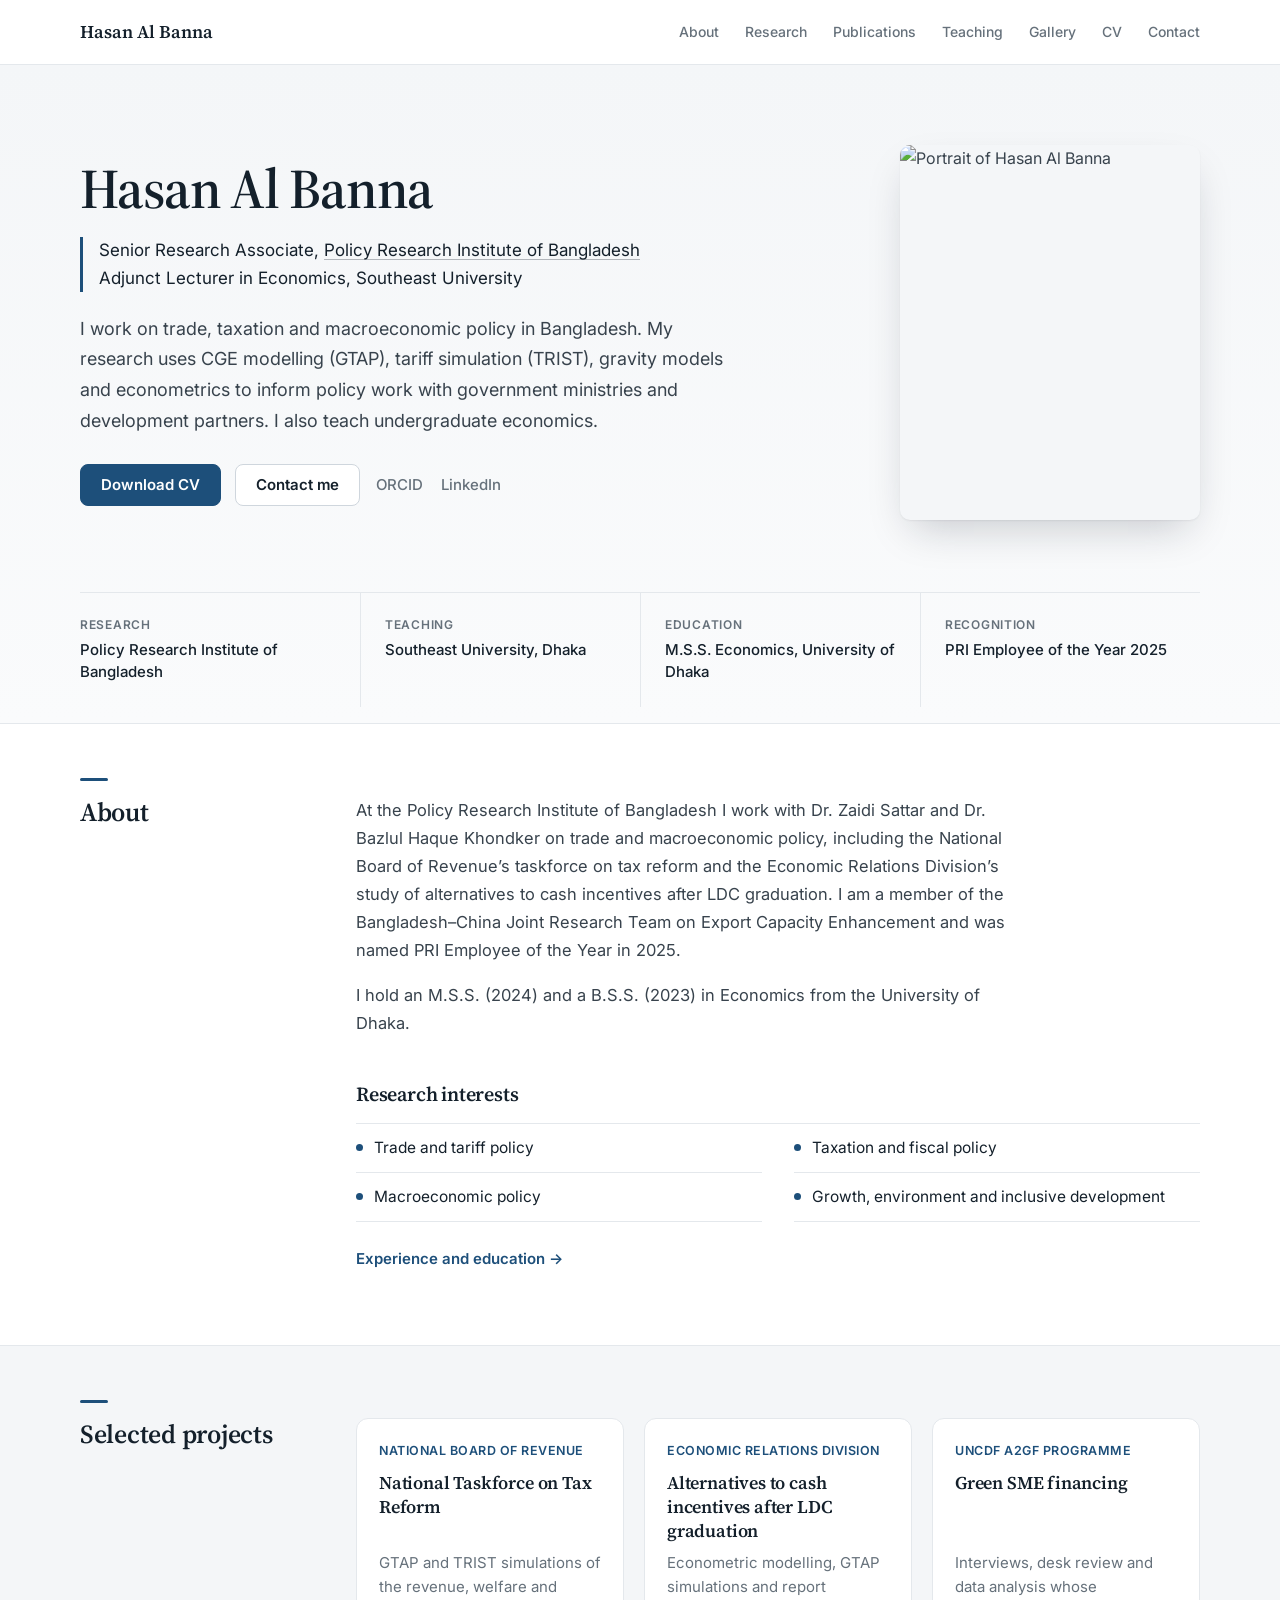
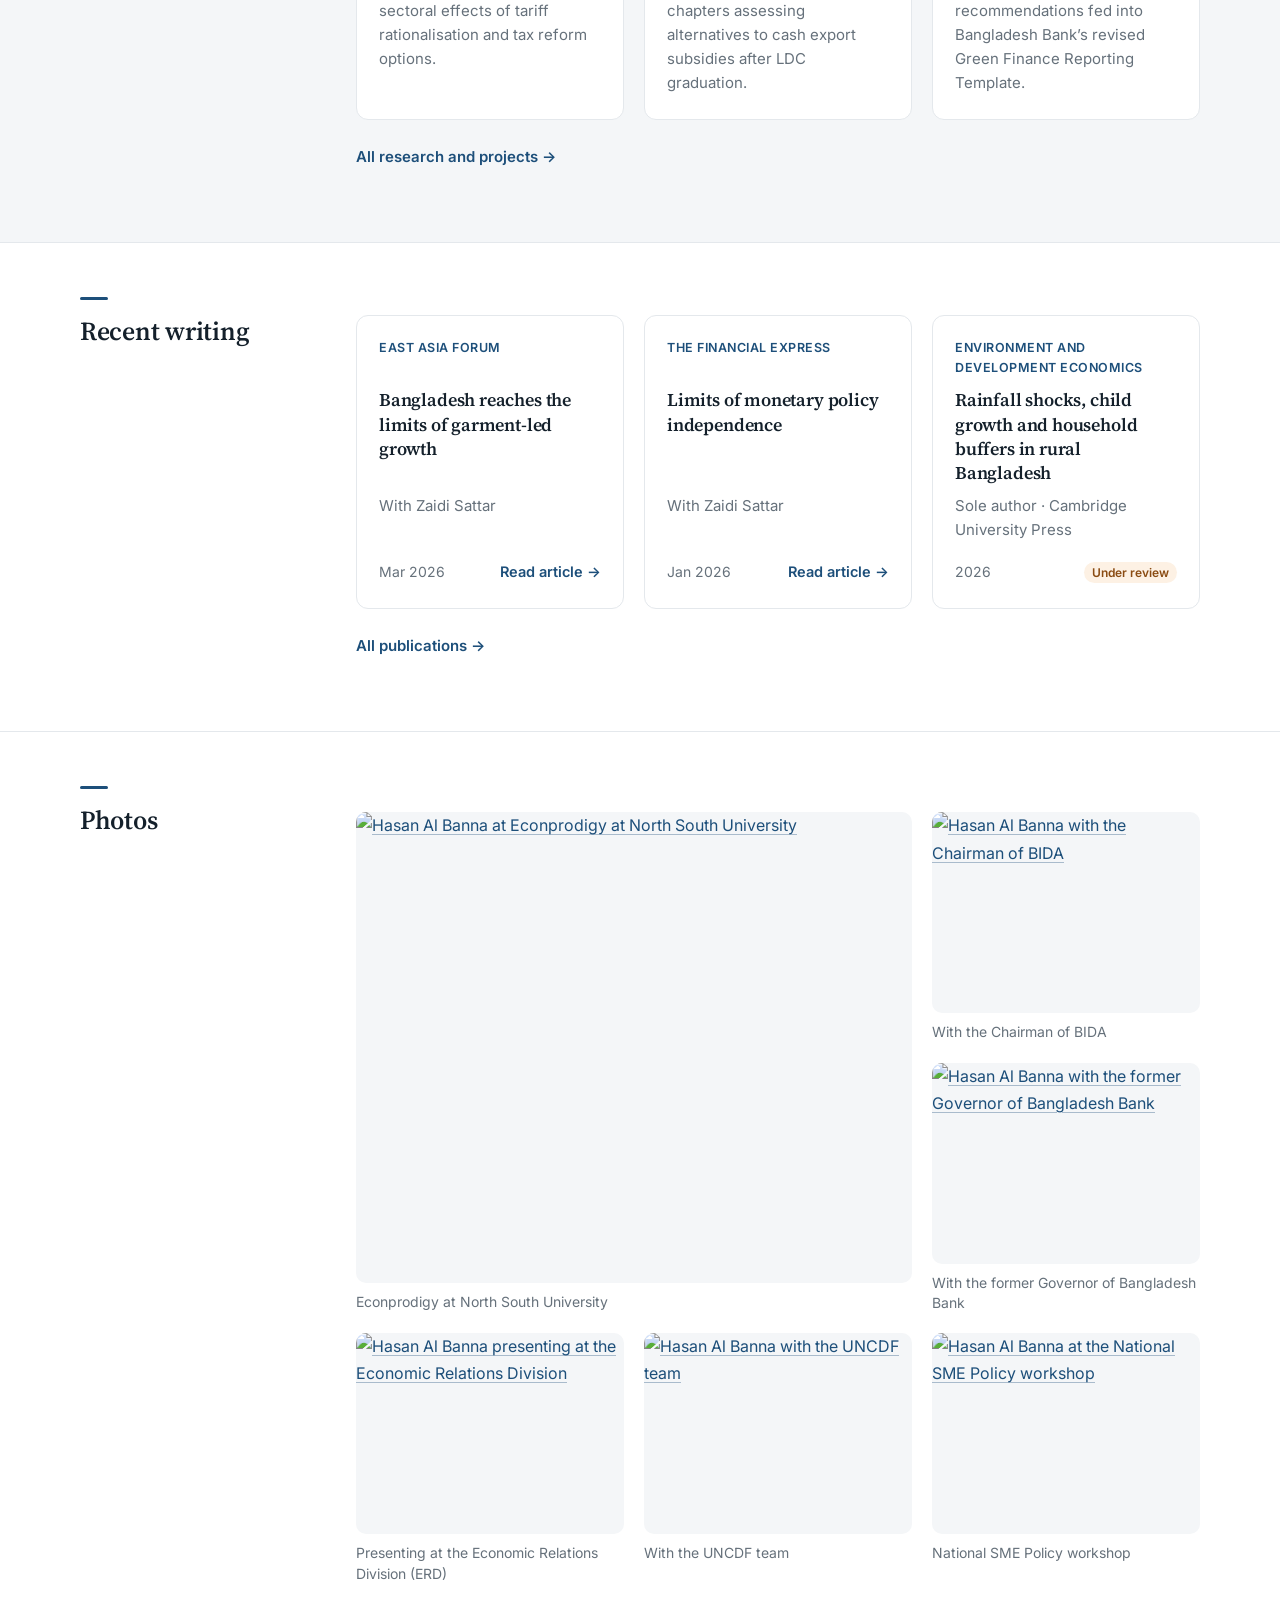
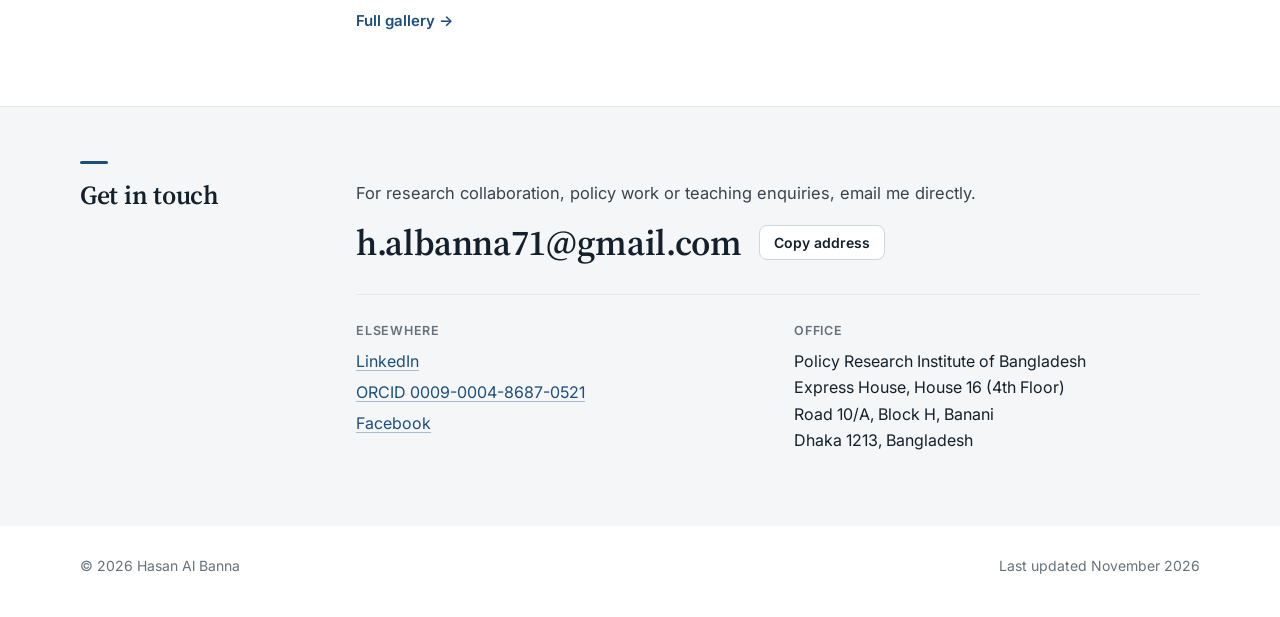
==== commit 37577f50: "Match inner pages to homepage; update from latest CV (pages)" ====
--- a/index.html
+++ b/index.html
@@ -18,7 +18,7 @@
   <meta property="og:image:alt" content="Portrait of Hasan Al Banna">
   <meta name="twitter:card" content="summary">
   <script type="application/ld+json">{"@context": "https://schema.org", "@type": "Person", "name": "Hasan Al Banna", "url": "https://hasanal-banna.github.io/", "image": "https://hasanal-banna.github.io/assets/hasan-al-banna-profile-v2.jpg", "jobTitle": "Senior Research Associate", "worksFor": [{"@type": "Organization", "name": "Policy Research Institute of Bangladesh", "url": "https://pribd.org/"}, {"@type": "CollegeOrUniversity", "name": "Southeast University"}], "knowsAbout": ["Trade policy", "Taxation", "Economic policy", "Quantitative analysis", "Economics education"], "address": {"@type": "PostalAddress", "addressLocality": "Dhaka", "addressCountry": "BD"}, "sameAs": ["https://orcid.org/0009-0004-8687-0521", "https://www.linkedin.com/in/albanna71", "https://www.facebook.com/albanna71"], "identifier": {"@type": "PropertyValue", "propertyID": "ORCID", "value": "0009-0004-8687-0521"}, "alumniOf": {"@type": "CollegeOrUniversity", "name": "University of Dhaka"}}</script>
-  <link rel="preconnect" href="https://fonts.googleapis.com"><link rel="preconnect" href="https://fonts.gstatic.com" crossorigin><link rel="stylesheet" href="https://fonts.googleapis.com/css2?family=Inter:wght@400;500;600&family=Source+Serif+4:opsz,wght@8..60,400;8..60,600&display=swap"><link rel="stylesheet" href="assets/site.css?v=light-6">
+  <link rel="preconnect" href="https://fonts.googleapis.com"><link rel="preconnect" href="https://fonts.gstatic.com" crossorigin><link rel="stylesheet" href="https://fonts.googleapis.com/css2?family=Inter:wght@400;500;600&family=Source+Serif+4:opsz,wght@8..60,400;8..60,600&display=swap"><link rel="stylesheet" href="assets/site.css?v=cv-9">
 </head>
 <body class="home-page"><header class="header"><nav class="nav wrap" aria-label="Main navigation"><a class="brand" href="index.html">Hasan Al Banna</a><div class="navlinks"><a href="about.html">About</a><a href="research.html">Research</a><a href="publications.html">Publications</a><a href="teaching.html">Teaching</a><a href="gallery.html">Gallery</a><a href="cv.html">CV</a><a href="index.html#contact">Contact</a></div></nav></header><main>
 <section class="hero-band" id="home"><div class="wrap"><div class="hero">
@@ -47,7 +47,7 @@
 <section class="section" id="writing"><div class="wrap section-layout"><h2 class="section-title">Recent writing</h2><div class="copy"><div class="card-grid">
 <a class="card card-link" href="https://doi.org/10.59425/eabc.1774432800" target="_blank" rel="noopener"><p class="card-label">East Asia Forum</p><h3>Bangladesh reaches the limits of garment-led growth</h3><p>With Zaidi Sattar</p><div class="card-foot"><span>Mar 2026</span><span class="card-cta">Read article</span></div></a>
 <a class="card card-link" href="https://www.pri-bd.org/economy/limits-of-monetary-policy-independence/?pdf=8020" target="_blank" rel="noopener"><p class="card-label">The Financial Express</p><h3>Limits of monetary policy independence</h3><p>With Zaidi Sattar</p><div class="card-foot"><span>Jan 2026</span><span class="card-cta">Read article</span></div></a>
-<article class="card"><p class="card-label">Discover Environment</p><h3>Greenhouse gas composition, estimator choice and the Environmental Kuznets Curve in 145 economies</h3><p>With S. Yeasmin · Lead author</p><div class="card-foot"><span>2026</span><span class="badge">Under review</span></div></article>
+<article class="card"><p class="card-label">Environment and Development Economics</p><h3>Rainfall shocks, child growth and household buffers in rural Bangladesh</h3><p>Sole author · Cambridge University Press</p><div class="card-foot"><span>2026</span><span class="badge">Under review</span></div></article>
 </div><p class="section-more"><a href="publications.html">All publications</a></p></div></div></section>
 <section class="section" id="gallery"><div class="wrap section-layout"><h2 class="section-title">Photos</h2><div class="copy"><div class="gallery-grid feature-grid"><figure class="gallery-card"><a href="assets/gallery/IMG_1970.jpg" target="_blank" rel="noopener"><img src="assets/gallery/IMG_1970.jpg" width="1500" height="1125" alt="Hasan Al Banna at Econprodigy at North South University" loading="lazy" decoding="async"></a><figcaption>Econprodigy at North South University</figcaption></figure>
 <figure class="gallery-card"><a href="assets/gallery/IMG_1967.jpg" target="_blank" rel="noopener"><img src="assets/gallery/IMG_1967.jpg" width="1500" height="1125" alt="Hasan Al Banna with the Chairman of BIDA" loading="lazy" decoding="async"></a><figcaption>With the Chairman of BIDA</figcaption></figure>
--- a/assets/site.css
+++ b/assets/site.css
@@ -263,3 +263,24 @@
   .contact-cols{grid-template-columns:1fr;gap:22px}
   .email-big{font-size:24px}
 }
+
+/* Inner page header, matching the home intro band */
+.page-head{background:linear-gradient(180deg,var(--band) 0%,#fafbfc 100%);border-bottom:1px solid var(--line);padding:60px 0 52px}
+.page-head h1{font-size:clamp(34px,4.2vw,48px);line-height:1.1;letter-spacing:-.02em}
+.page-lead{max-width:62ch;margin:14px 0 0;font-size:18px;line-height:1.65;color:var(--text)}
+main>.page-head+.section{border-top:0}
+.gallery-page #photos .gallery-grid{margin-top:0}
+.card-grid+.card-grid{margin-top:20px}
+.copy>.callout:first-child{margin-top:0}
+@media(max-width:600px){.page-head{padding:36px 0 32px}.page-lead{font-size:16.5px}}
+.card-grid.two{grid-template-columns:repeat(2,minmax(0,1fr))}
+@media(max-width:600px){.card-grid.two{grid-template-columns:1fr}}
+main>.section-tint:has(+.contact-band){background:#fff}
+/* Cards in a row share row heights, so labels, titles and footers line up */
+@supports (grid-template-rows:subgrid){
+  .card-grid{grid-auto-rows:auto}
+  .card{display:grid;grid-template-rows:subgrid;grid-row:span 3;row-gap:0;align-content:start}
+  .card:has(.card-foot){grid-row:span 4}
+  .card-foot{align-self:end}
+}
+.card-foot span{white-space:nowrap}
